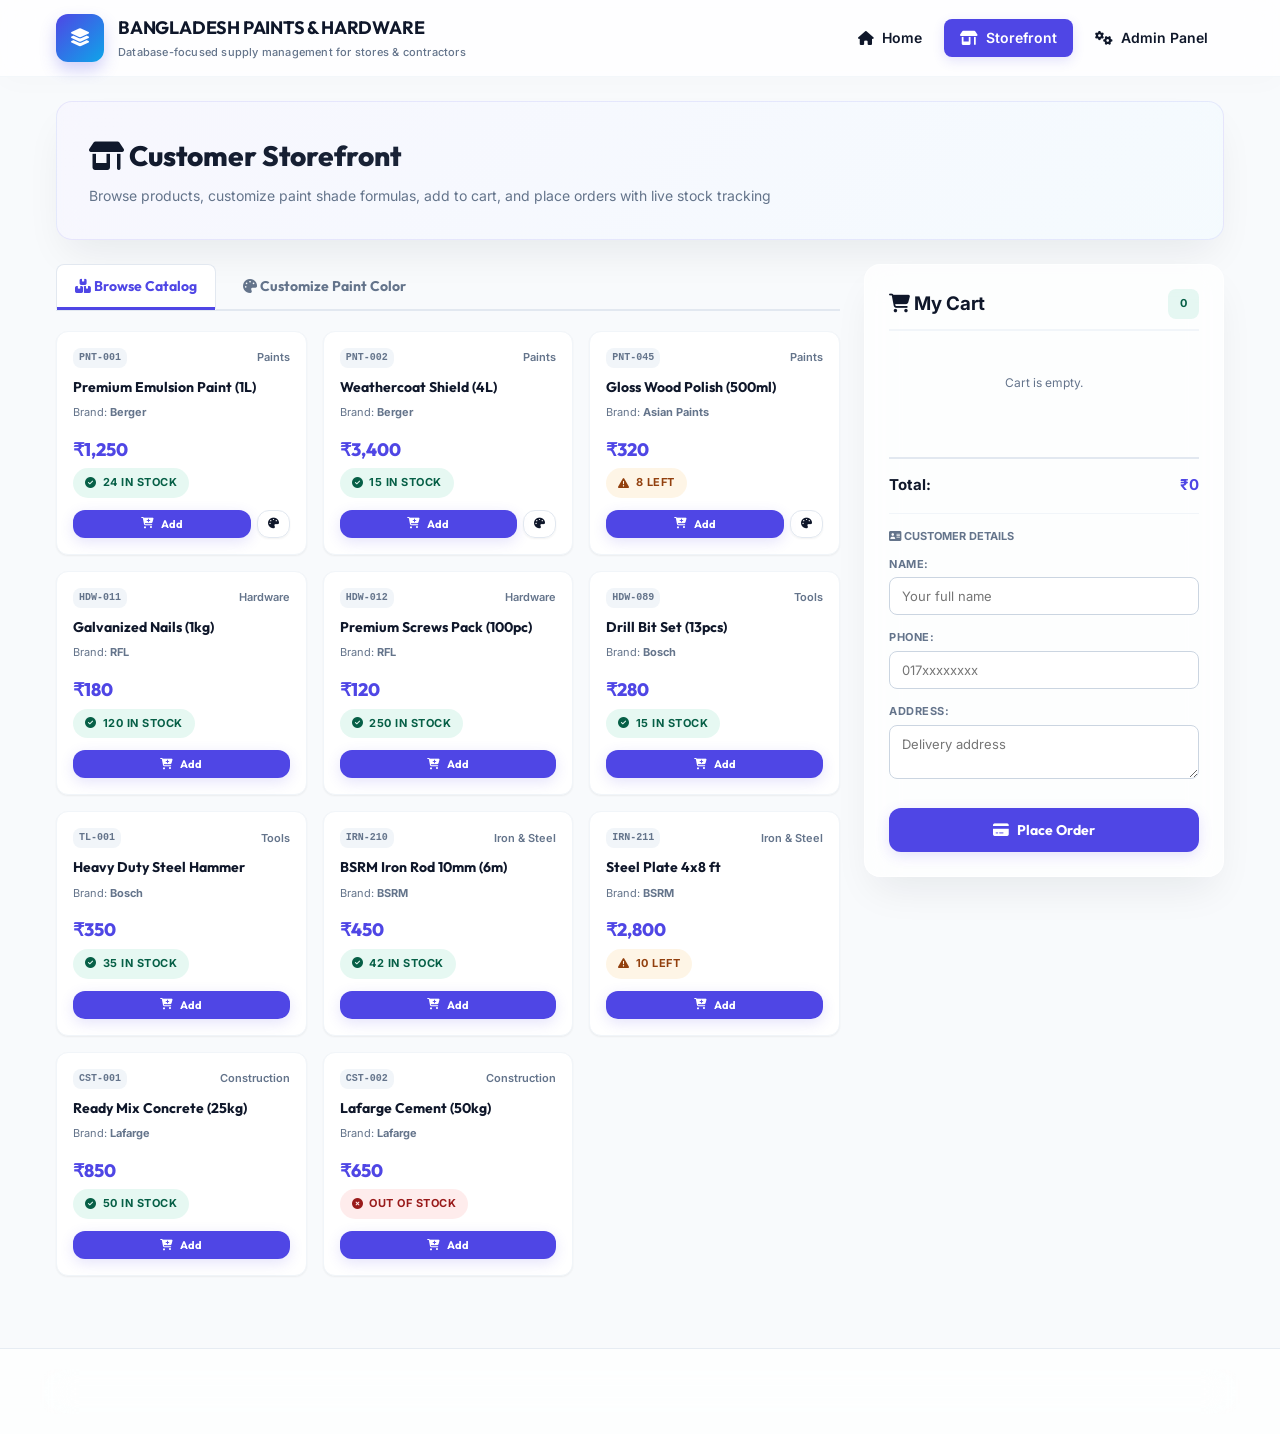
==== customer.html @ e174f69f "modified homepage with customer & admin" ====
<!doctype html>
<html lang="en">
<head>
  <meta charset="utf-8" />
  <meta name="viewport" content="width=device-width,initial-scale=1" />
  <title>Customer Portal — BANGLADESH PAINTS & HARDWARE</title>
  <link rel="stylesheet" href="https://cdnjs.cloudflare.com/ajax/libs/font-awesome/6.4.0/css/all.min.css">
  <link rel="stylesheet" href="styles.css">
</head>
<body>
  <header class="site-header">
    <div class="container header-row">
      <div class="brand">
        <div class="logo"><i class="fa-solid fa-layer-group"></i></div>
        <div>
          <h1>BANGLADESH PAINTS & HARDWARE</h1>
          <p class="tagline">Database-focused supply management for stores & contractors</p>
        </div>
      </div>
      <nav class="top-nav">
        <a href="index.html"><i class="fa-solid fa-house"></i> Home</a>
        <a href="customer.html" class="active"><i class="fa-solid fa-shop"></i> Storefront</a>
        <a href="products.html"><i class="fa-solid fa-gears"></i> Admin Panel</a>
      </nav>
    </div>
  </header>

  <main class="container">
    <section class="page-hero card">
      <h2><i class="fa-solid fa-shop" style="color: var(--primary);"></i> Customer Storefront</h2>
      <p>Browse products, customize paint shade formulas, add to cart, and place orders with live stock tracking</p>
    </section>

    <div class="store-layout">
      <div>
        <!-- Tabs -->
        <div class="portal-tabs">
          <div class="portal-tab active" id="tab-catalog" onclick="switchTab('catalog')"><i class="fa-solid fa-boxes-stacked"></i> Browse Catalog</div>
          <div class="portal-tab" id="tab-customizer" onclick="switchTab('customizer')"><i class="fa-solid fa-palette"></i> Customize Paint Color</div>
        </div>

        <!-- Catalog Tab -->
        <div id="content-catalog">
          <div class="catalog-grid" id="catalogList"></div>
        </div>

        <!-- Customizer Tab -->
        <div id="content-customizer" style="display:none;">
          <div class="customizer-box card">
            <h3 style="margin-bottom:12px;"><i class="fa-solid fa-brush"></i> Paint Color Formula Lab</h3>
            <p style="font-size:13px;color:var(--text-muted);margin-bottom:16px;">Pick a shade, select a product base, and add your custom mixed paint to the cart.</p>
            <div class="customizer-grid">
              <div>
                <div class="form-group">
                  <label>Search 105 Shades:</label>
                  <input type="text" id="shadeSearch" placeholder="Type shade name..." class="form-control" oninput="filterShades()"/>
                </div>
                <div class="form-group">
                  <label>Category:</label>
                  <select id="shadeCategory" class="form-control" onchange="filterShades()">
                    <option value="">All (105 total)</option>
                    <option value="Synthetic">Synthetic</option>
                    <option value="Acrylic">Acrylic</option>
                    <option value="Coat">Protective Coat</option>
                    <option value="Steel">Steel Metallic</option>
                  </select>
                </div>
                <div class="shade-selector-list" id="shadesContainer"></div>
              </div>
              <div>
                <div class="form-group">
                  <label>Selected Color:</label>
                  <div id="colorPreview" style="height:55px;border-radius:var(--radius-md);border:2px solid #fff;box-shadow:var(--shadow-md);background:#cbd5e1;display:flex;align-items:center;justify-content:center;color:#fff;font-weight:bold;text-shadow:0 1px 4px rgba(0,0,0,0.5);font-size:13px;">No Color Selected</div>
                </div>
                <div class="form-group">
                  <label>Base Product:</label>
                  <select id="customProduct" class="form-control"></select>
                </div>
                <div class="form-group">
                  <label>Quantity:</label>
                  <input type="number" id="customQty" class="form-control" min="1" value="1"/>
                </div>
                <button class="cta primary" style="width:100%;margin-top:8px;" onclick="addCustomToCart()"><i class="fa-solid fa-cart-plus"></i> Add Custom Paint to Cart</button>
              </div>
            </div>
          </div>
        </div>
      </div>

      <!-- Cart Drawer -->
      <div class="cart-drawer card">
        <h3 style="margin-bottom:12px;border-bottom:2px solid #f1f5f9;padding-bottom:10px;display:flex;justify-content:space-between;align-items:center;">
          <span><i class="fa-solid fa-cart-shopping"></i> My Cart</span>
          <span class="badge healthy" style="border-radius:var(--radius-sm);" id="cartCount">0</span>
        </h3>
        <div id="cartItems" style="min-height:100px;max-height:220px;overflow-y:auto;">
          <p style="color:var(--text-muted);font-size:12px;text-align:center;margin-top:30px;">Cart is empty.</p>
        </div>
        <div class="cart-total-row">
          <span>Total:</span>
          <span id="cartTotal" style="color:var(--primary);">₹0</span>
        </div>
        <div style="margin-top:16px;border-top:1px solid #f1f5f9;padding-top:14px;">
          <h4 style="font-size:11px;text-transform:uppercase;color:var(--text-muted);margin-bottom:10px;"><i class="fa-solid fa-address-card"></i> Customer Details</h4>
          <div class="form-group"><label>Name:</label><input type="text" id="billName" class="form-control" placeholder="Your full name"/></div>
          <div class="form-group"><label>Phone:</label><input type="text" id="billPhone" class="form-control" placeholder="017xxxxxxxx"/></div>
          <div class="form-group"><label>Address:</label><textarea id="billAddress" class="form-control" rows="2" placeholder="Delivery address"></textarea></div>
          <button class="cta primary" style="width:100%;margin-top:8px;" onclick="checkout()"><i class="fa-solid fa-credit-card"></i> Place Order</button>
        </div>
      </div>
    </div>
  </main>

  <!-- Success Modal -->
  <div class="success-modal-overlay" id="successModal">
    <div class="success-modal">
      <div style="font-size:48px;color:var(--success);margin-bottom:16px;"><i class="fa-solid fa-circle-check"></i></div>
      <h3 style="font-family:var(--font-heading);font-size:20px;margin-bottom:8px;">Order Placed Successfully!</h3>
      <p style="font-size:14px;color:var(--text-muted);margin-bottom:16px;" id="successMsg"></p>
      <div style="background:#f8fafc;border:1px solid #f1f5f9;border-radius:var(--radius-md);padding:12px;margin-bottom:20px;text-align:left;font-size:12px;">
        <strong style="display:block;margin-bottom:4px;">DB Triggers Fired:</strong>
        <span style="color:var(--text-muted);">• INSERT INTO orders, order_items<br>• UPDATE products SET stock = stock - qty<br>• INSERT INTO inventory_logs</span>
      </div>
      <button class="cta primary" onclick="document.getElementById('successModal').style.display='none'">Continue Shopping</button>
    </div>
  </div>

  <footer class="site-footer">
    <div class="container footer-row card">
      <div>© <span id="year"></span> BANGLADESH PAINTS & HARDWARE</div>
      <div class="footer-links"><i class="fa-solid fa-shield-halved"></i> Customer ordering portal</div>
    </div>
  </footer>

  <script>
    document.getElementById('year').textContent = new Date().getFullYear();

    // ======= INLINE DATA (No external .js) =======
    const products = [
      { id:"PNT-001", name:"Premium Emulsion Paint (1L)", category:"Paints", brand:"Berger", price:1250, stock:24 },
      { id:"PNT-002", name:"Weathercoat Shield (4L)", category:"Paints", brand:"Berger", price:3400, stock:15 },
      { id:"PNT-045", name:"Gloss Wood Polish (500ml)", category:"Paints", brand:"Asian Paints", price:320, stock:8 },
      { id:"HDW-011", name:"Galvanized Nails (1kg)", category:"Hardware", brand:"RFL", price:180, stock:120 },
      { id:"HDW-012", name:"Premium Screws Pack (100pc)", category:"Hardware", brand:"RFL", price:120, stock:250 },
      { id:"HDW-089", name:"Drill Bit Set (13pcs)", category:"Tools", brand:"Bosch", price:280, stock:15 },
      { id:"TL-001", name:"Heavy Duty Steel Hammer", category:"Tools", brand:"Bosch", price:350, stock:35 },
      { id:"IRN-210", name:"BSRM Iron Rod 10mm (6m)", category:"Iron & Steel", brand:"BSRM", price:450, stock:42 },
      { id:"IRN-211", name:"Steel Plate 4x8 ft", category:"Iron & Steel", brand:"BSRM", price:2800, stock:10 },
      { id:"CST-001", name:"Ready Mix Concrete (25kg)", category:"Construction", brand:"Lafarge", price:850, stock:50 },
      { id:"CST-002", name:"Lafarge Cement (50kg)", category:"Construction", brand:"Lafarge", price:650, stock:0 }
    ];

    // Generate 105 shades inline
    function buildShades(){
      const adj=["Royal","Cyber","Rustic","Emerald","Arctic","Sunset","Tuscan","Ocean","Desert","Forest","Rose","Sandalwood","Midnight","Polar","Electric","Velvet","Vintage","Solar","Pacific","Mountain","Breeze","Autumn","Spring","Lagoon","Glacier","Cosmic","Sahara","Jungle","Safari","Nebula"];
      const tone=["Mist","Blaze","Dust","Shadow","Glow","Frost","Shield","Breeze","Haze","Beam","Pulse","Storm","Drift","Aura","Peak","Dawn","Twilight","Wave","Shell","Petal"];
      const cats=["Synthetic","Acrylic","Coat"];
      const base=[
        {id:"SH-001",name:"Crimson Blaze",code:"CB-001",category:"Acrylic",rgb:"rgb(244,63,94)",mix:"Red 40%+Yellow 15%+White 45%",finish:"Matte"},
        {id:"SH-002",name:"Sunset Gold",code:"SG-002",category:"Acrylic",rgb:"rgb(245,158,11)",mix:"Yellow 60%+Red 15%+White 25%",finish:"Semi-Gloss"},
        {id:"SH-003",name:"Mint Leaf",code:"ML-003",category:"Acrylic",rgb:"rgb(16,185,129)",mix:"Green 50%+Yellow 20%+White 30%",finish:"Satin"},
        {id:"SH-004",name:"Ocean Deep",code:"OD-004",category:"Acrylic",rgb:"rgb(59,130,246)",mix:"Blue 70%+Black 15%+White 15%",finish:"Glossy"}
      ];
      let id=5;
      for(let i=0;i<91;i++){
        const c=cats[i%3];
        const a=adj[(i*3)%adj.length], t=tone[(i*7)%tone.length];
        let r=50+((i*17)%180),g=50+((i*31)%180),b=50+((i*47)%180);
        if(a==="Forest"||a==="Emerald"){r=20;g=140+(i%60);b=60;}
        if(a==="Sunset"||a==="Solar"){r=180+(i%70);g=80+(i%80);b=20;}
        if(a==="Ocean"||a==="Midnight"){r=10;g=80+(i%60);b=180+(i%70);}
        if(a==="Arctic"||a==="Polar"){r=200+(i%50);g=220+(i%30);b=240;}
        let f=c==="Synthetic"?"High Gloss":c==="Coat"?"Protective Coat":(i%2===0?"Satin":"Eggshell");
        base.push({id:"SH-"+String(id).padStart(3,"0"),name:a+" "+t,code:a.substring(0,2).toUpperCase()+"-"+(100+id),category:c,rgb:`rgb(${r},${g},${b})`,mix:c+" Base 70%+Pigment 20%+Binder 10%",finish:f});
        id++;
      }
      // 10 Steel shades
      const steel=[
        {id:"SH-091",name:"Industrial Steel",code:"IS-901",category:"Steel",rgb:"rgb(112,128,144)",mix:"Silver 75%+Black 15%+Blue 10%",finish:"Metallic"},
        {id:"SH-092",name:"Galvanized Gray",code:"GG-902",category:"Steel",rgb:"rgb(142,145,143)",mix:"Zinc 80%+Black 12%+Yellow 8%",finish:"Matte Metallic"},
        {id:"SH-093",name:"Brushed Chrome",code:"BC-903",category:"Steel",rgb:"rgb(192,192,192)",mix:"Silver 85%+White 10%+Black 5%",finish:"Satin Metallic"},
        {id:"SH-094",name:"Gunmetal Blue",code:"GB-904",category:"Steel",rgb:"rgb(69,85,96)",mix:"Blue 60%+Black 30%+White 10%",finish:"Glossy Metallic"},
        {id:"SH-095",name:"Rusty Iron",code:"RI-905",category:"Steel",rgb:"rgb(183,115,87)",mix:"Red Oxide 50%+Brown 30%+Yellow 20%",finish:"Textured"},
        {id:"SH-096",name:"Copper Glow",code:"CG-906",category:"Steel",rgb:"rgb(184,115,51)",mix:"Gold 65%+Red 25%+Yellow 10%",finish:"Semi-Gloss Metallic"},
        {id:"SH-097",name:"Antique Bronze",code:"AB-907",category:"Steel",rgb:"rgb(102,93,76)",mix:"Yellow 45%+Brown 35%+Black 20%",finish:"Matte Bronze"},
        {id:"SH-098",name:"Titanium Silver",code:"TS-908",category:"Steel",rgb:"rgb(168,175,175)",mix:"Silver 90%+White 5%+Black 5%",finish:"High Gloss"},
        {id:"SH-099",name:"Carbon Black Metallic",code:"CB-909",category:"Steel",rgb:"rgb(43,44,46)",mix:"Black 85%+Silver 15%",finish:"Satin Metallic"},
        {id:"SH-100",name:"Stainless Steel",code:"SS-910",category:"Steel",rgb:"rgb(219,222,224)",mix:"Silver 80%+Blue 10%+White 10%",finish:"High Gloss Metallic"}
      ];
      return base.concat(steel);
    }

    const allShades = buildShades();
    let selectedShade = null;
    let cart = [];

    // Init
    renderCatalog();
    loadShadeList();
    loadPaintProducts();

    function switchTab(tab){
      document.getElementById('tab-catalog').classList.toggle('active',tab==='catalog');
      document.getElementById('tab-customizer').classList.toggle('active',tab==='customizer');
      document.getElementById('content-catalog').style.display=tab==='catalog'?'block':'none';
      document.getElementById('content-customizer').style.display=tab==='customizer'?'block':'none';
    }

    function renderCatalog(){
      const el=document.getElementById('catalogList');el.innerHTML='';
      products.forEach(p=>{
        const badge=p.stock>10?`<span class="badge in-stock"><i class="fa-solid fa-circle-check"></i> ${p.stock} in stock</span>`:p.stock>0?`<span class="badge low-stock"><i class="fa-solid fa-triangle-exclamation"></i> ${p.stock} left</span>`:`<span class="badge out-stock"><i class="fa-solid fa-circle-xmark"></i> Out of stock</span>`;
        const isPaint=p.category==="Paints";
        const card=document.createElement('div');card.className='catalog-card';
        card.innerHTML=`<div>
          <div style="display:flex;justify-content:space-between;align-items:center;margin-bottom:8px;"><span class="p-badge" style="font-size:10px;padding:2px 6px;">${p.id}</span><span style="font-size:11px;color:var(--text-muted);font-weight:600;">${p.category}</span></div>
          <strong class="p-title" style="font-size:14px;display:block;margin-bottom:6px;">${p.name}</strong>
          <div style="font-size:11px;color:var(--text-muted);margin-bottom:10px;">Brand: <strong>${p.brand}</strong></div>
        </div><div>
          <div class="p-price" style="font-size:18px;margin:4px 0;">₹${p.price.toLocaleString()}</div>
          <div style="margin-bottom:12px;">${badge}</div>
          <div style="display:flex;gap:6px;">
            <button class="cta primary" style="flex:1;padding:6px 10px;font-size:11px;" ${p.stock===0?'disabled':''} onclick="addToCart('${p.id}')"><i class="fa-solid fa-cart-plus"></i> Add</button>
            ${isPaint?`<button class="cta ghost" style="padding:6px 10px;font-size:11px;" onclick="switchTab('customizer')"><i class="fa-solid fa-palette"></i></button>`:''}
          </div>
        </div>`;
        el.appendChild(card);
      });
    }

    function loadPaintProducts(){
      const sel=document.getElementById('customProduct');sel.innerHTML='';
      products.filter(p=>p.category==="Paints").forEach(p=>{
        sel.innerHTML+=`<option value="${p.id}">${p.name} — ₹${p.price}</option>`;
      });
    }

    function loadShadeList(){
      const c=document.getElementById('shadesContainer');c.innerHTML='';
      allShades.forEach((s,i)=>{
        const d=document.createElement('div');d.className='shade-select-item';d.id='si-'+s.id;
        d.onclick=()=>pickShade(s);
        d.innerHTML=`<div style="width:20px;height:20px;border-radius:50%;background:${s.rgb};border:1px solid rgba(0,0,0,0.1);flex-shrink:0;"></div><div style="flex:1;"><strong style="font-size:12px;">${s.name}</strong><span style="font-size:10px;color:var(--text-muted);display:block;">${s.code} • ${s.category}</span></div>`;
        c.appendChild(d);
        if(i===0) pickShade(s);
      });
    }

    function pickShade(s){
      selectedShade=s;
      document.querySelectorAll('.shade-select-item').forEach(el=>el.classList.remove('selected'));
      const el=document.getElementById('si-'+s.id);if(el)el.classList.add('selected');
      document.getElementById('colorPreview').style.background=s.rgb;
      document.getElementById('colorPreview').textContent=s.name+' ('+s.code+')';
    }

    function filterShades(){
      const q=document.getElementById('shadeSearch').value.toLowerCase();
      const cat=document.getElementById('shadeCategory').value;
      const c=document.getElementById('shadesContainer');c.innerHTML='';
      allShades.filter(s=>{
        return(!q||s.name.toLowerCase().includes(q)||s.code.toLowerCase().includes(q))&&(!cat||s.category===cat);
      }).forEach(s=>{
        const d=document.createElement('div');d.className='shade-select-item'+(selectedShade&&selectedShade.id===s.id?' selected':'');d.id='si-'+s.id;
        d.onclick=()=>pickShade(s);
        d.innerHTML=`<div style="width:20px;height:20px;border-radius:50%;background:${s.rgb};border:1px solid rgba(0,0,0,0.1);flex-shrink:0;"></div><div style="flex:1;"><strong style="font-size:12px;">${s.name}</strong><span style="font-size:10px;color:var(--text-muted);display:block;">${s.code} • ${s.category}</span></div>`;
        c.appendChild(d);
      });
    }

    function addToCart(pid){
      const p=products.find(x=>x.id===pid);if(!p||p.stock<=0)return;
      const ci=cart.findIndex(x=>x.id===pid&&!x.shade);
      const curQty=ci>-1?cart[ci].qty:0;
      if(p.stock<curQty+1){alert('Max stock reached.');return;}
      if(ci>-1){cart[ci].qty++;}else{cart.push({id:pid,name:p.name,price:p.price,qty:1,shade:null});}
      renderCart();
    }

    function addCustomToCart(){
      if(!selectedShade){alert('Select a shade first.');return;}
      const pid=document.getElementById('customProduct').value;
      const qty=parseInt(document.getElementById('customQty').value)||1;
      const p=products.find(x=>x.id===pid);if(!p)return;
      if(p.stock<qty){alert('Only '+p.stock+' units available.');return;}
      const label=selectedShade.name;
      const ci=cart.findIndex(x=>x.id===pid&&x.shade===label);
      const curQty=ci>-1?cart[ci].qty:0;
      if(p.stock<curQty+qty){alert('Insufficient stock.');return;}
      if(ci>-1){cart[ci].qty+=qty;}else{cart.push({id:pid,name:p.name+' ['+label+']',price:p.price,qty:qty,shade:label});}
      renderCart();
      alert('Added '+label+' custom paint to cart!');
    }

    function removeItem(i){cart.splice(i,1);renderCart();}

    function renderCart(){
      const el=document.getElementById('cartItems');el.innerHTML='';
      if(cart.length===0){el.innerHTML='<p style="color:var(--text-muted);font-size:12px;text-align:center;margin-top:30px;">Cart is empty.</p>';document.getElementById('cartTotal').textContent='₹0';document.getElementById('cartCount').textContent='0';return;}
      let total=0,count=0;
      cart.forEach((item,i)=>{
        const cost=item.price*item.qty;total+=cost;count+=item.qty;
        const d=document.createElement('div');d.className='cart-item';
        d.innerHTML=`<div style="flex:1;padding-right:10px;"><div class="cart-item-title">${item.name}</div>${item.shade?`<div class="cart-item-desc"><i class="fa-solid fa-palette"></i> Custom: ${item.shade}</div>`:''}<div class="cart-item-desc">Qty: <strong>${item.qty}</strong> × ₹${item.price.toLocaleString()}</div></div><div style="text-align:right;min-width:70px;"><div style="font-weight:700;">₹${cost.toLocaleString()}</div><a href="javascript:void(0)" onclick="removeItem(${i})" style="color:var(--danger-text);font-size:11px;text-decoration:none;"><i class="fa-solid fa-trash-can"></i></a></div>`;
        el.appendChild(d);
      });
      document.getElementById('cartTotal').textContent='₹'+total.toLocaleString();
      document.getElementById('cartCount').textContent=count;
    }

    function checkout(){
      if(cart.length===0){alert('Cart is empty.');return;}
      const n=document.getElementById('billName').value.trim();
      const ph=document.getElementById('billPhone').value.trim();
      const ad=document.getElementById('billAddress').value.trim();
      if(!n||!ph||!ad){alert('Fill in all customer details.');return;}
      // Deduct stock
      let total=0;
      for(const item of cart){
        const p=products.find(x=>x.id===item.id);
        if(!p||p.stock<item.qty){alert('Insufficient stock for '+item.name);return;}
        p.stock-=item.qty;
        total+=item.price*item.qty;
      }
      document.getElementById('successMsg').innerHTML='Total: <strong>₹'+total.toLocaleString()+'</strong><br>Customer: <strong>'+n+'</strong> ('+ph+')';
      document.getElementById('successModal').style.display='flex';
      cart=[];renderCart();renderCatalog();
      document.getElementById('billName').value='';document.getElementById('billPhone').value='';document.getElementById('billAddress').value='';
    }
  </script>
</body>
</html>
---- styles.css ----
@import url('https://fonts.googleapis.com/css2?family=Outfit:wght@400;500;600;700;800&family=Inter:wght@300;400;500;600;700&display=swap');

:root {
  --font-heading: 'Outfit', -apple-system, BlinkMacSystemFont, "Segoe UI", Roboto, sans-serif;
  --font-body: 'Inter', -apple-system, BlinkMacSystemFont, "Segoe UI", Roboto, sans-serif;

  /* Colors */
  --primary: #4f46e5;
  --primary-glow: rgba(79, 70, 229, 0.15);
  --primary-dark: #3730a3;
  --secondary: #0ea5e9;
  --secondary-glow: rgba(14, 165, 233, 0.15);
  
  --bg: #f8fafc;
  --bg-gradient: linear-gradient(135deg, #f1f5f9 0%, #e2e8f0 100%);
  --card: rgba(255, 255, 255, 0.75);
  --card-border: rgba(255, 255, 255, 0.6);
  --text-main: #0f172a;
  --text-muted: #64748b;
  
  /* Semantic */
  --success: #10b981;
  --success-bg: rgba(16, 185, 129, 0.1);
  --success-text: #065f46;
  
  --warning: #f59e0b;
  --warning-bg: rgba(245, 158, 11, 0.1);
  --warning-text: #92400e;
  
  --danger: #ef4444;
  --danger-bg: rgba(239, 68, 68, 0.1);
  --danger-text: #991b1b;
  
  /* Border Radius */
  --radius-lg: 16px;
  --radius-md: 12px;
  --radius-sm: 8px;
  
  /* Shadows */
  --shadow-sm: 0 1px 3px rgba(0,0,0,0.02), 0 1px 2px rgba(0,0,0,0.04);
  --shadow-md: 0 4px 6px -1px rgba(0, 0, 0, 0.03), 0 2px 4px -2px rgba(0, 0, 0, 0.03);
  --shadow-lg: 0 10px 25px -5px rgba(0,0,0,0.05), 0 8px 10px -6px rgba(0,0,0,0.03);
  --shadow-xl: 0 20px 40px -10px rgba(15, 23, 42, 0.08);
  
  /* Gradients */
  --gradient-warm: linear-gradient(135deg, #f43f5e, #f97316);
  --gradient-cool: linear-gradient(135deg, #3b82f6, #8b5cf6);
  --gradient-nature: linear-gradient(135deg, #10b981, #f59e0b);
  --gradient-dark: linear-gradient(135deg, #1e293b, #0f172a);
}

* {
  box-sizing: border-box;
  margin: 0;
  padding: 0;
  transition: background-color 0.2s, border-color 0.2s, box-shadow 0.2s;
}

body {
  font-family: var(--font-body);
  background: var(--bg);
  background-attachment: fixed;
  color: var(--text-main);
  line-height: 1.6;
  overflow-x: hidden;
}

/* Custom Scrollbar */
::-webkit-scrollbar {
  width: 10px;
}
::-webkit-scrollbar-track {
  background: #f1f5f9;
}
::-webkit-scrollbar-thumb {
  background: #cbd5e1;
  border-radius: 5px;
}
::-webkit-scrollbar-thumb:hover {
  background: #94a3b8;
}

/* Layout container */
.container {
  max-width: 1200px;
  margin: 0 auto;
  padding: 24px 16px;
}

/* Modern Sticky Header */
.site-header {
  position: sticky;
  top: 0;
  z-index: 100;
  background: rgba(255, 255, 255, 0.8);
  backdrop-filter: blur(16px);
  border-bottom: 1px solid rgba(241, 245, 249, 0.8);
  box-shadow: 0 4px 30px rgba(0, 0, 0, 0.02);
}

.header-row {
  display: flex;
  align-items: center;
  justify-content: space-between;
  padding: 14px 16px;
  max-width: 1200px;
  margin: 0 auto;
}

.brand {
  display: flex;
  gap: 14px;
  align-items: center;
}

.logo {
  width: 48px;
  height: 48px;
  border-radius: var(--radius-md);
  background: linear-gradient(135deg, var(--primary), var(--secondary));
  display: flex;
  align-items: center;
  justify-content: center;
  color: #fff;
  font-family: var(--font-heading);
  font-weight: 800;
  font-size: 18px;
  box-shadow: 0 8px 16px rgba(79, 70, 229, 0.25);
  letter-spacing: -0.5px;
}

.brand h1 {
  font-family: var(--font-heading);
  font-size: 18px;
  font-weight: 700;
  color: var(--text-main);
  letter-spacing: -0.2px;
}

.tagline {
  font-size: 11px;
  color: var(--text-muted);
  font-weight: 500;
  margin-top: 1px;
  letter-spacing: 0.2px;
}

.top-nav {
  display: flex;
  gap: 6px;
}

.top-nav a {
  color: var(--text-main);
  text-decoration: none;
  font-weight: 600;
  font-size: 14px;
  padding: 8px 16px;
  border-radius: var(--radius-sm);
  transition: all 0.2s cubic-bezier(0.4, 0, 0.2, 1);
  display: flex;
  align-items: center;
  gap: 8px;
}

.top-nav a:hover {
  background: rgba(79, 70, 229, 0.08);
  color: var(--primary);
}

.top-nav a.active, .top-nav a[href="index.html"].active {
  background: var(--primary);
  color: #fff;
  box-shadow: 0 4px 12px var(--primary-glow);
}

/* Glass Cards */
.card {
  background: var(--card);
  backdrop-filter: blur(16px);
  -webkit-backdrop-filter: blur(16px);
  border-radius: var(--radius-lg);
  padding: 24px;
  box-shadow: var(--shadow-xl);
  border: 1px solid var(--card-border);
  position: relative;
  overflow: hidden;
  margin-bottom: 24px;
}

/* Hero Section */
.hero {
  display: grid;
  grid-template-columns: 1.1fr 0.9fr;
  gap: 40px;
  align-items: center;
  padding: 40px;
  background: radial-gradient(circle at 90% 10%, rgba(14, 165, 233, 0.05), transparent 40%),
              radial-gradient(circle at 10% 90%, rgba(79, 70, 229, 0.05), transparent 40%),
              var(--card);
}

.hero-visual {
  position: relative;
  border-radius: var(--radius-lg);
  overflow: hidden;
  box-shadow: var(--shadow-xl);
  aspect-ratio: 4/3;
  display: flex;
  align-items: center;
  justify-content: center;
}

.hero-image {
  width: 100%;
  height: 100%;
  object-fit: cover;
  border-radius: var(--radius-lg);
}

.hero-decoration {
  position: absolute;
  inset: 0;
  pointer-events: none;
  z-index: 0;
}

.deco-blob {
  position: absolute;
  width: 250px;
  height: 250px;
  border-radius: 50%;
  filter: blur(80px);
  opacity: 0.12;
  animation: blobFloat 12s ease-in-out infinite alternate;
}

@keyframes blobFloat {
  0% { transform: translate(0, 0) scale(1); }
  50% { transform: translate(40px, -40px) scale(1.15); }
  100% { transform: translate(-20px, 20px) scale(0.9); }
}

.hero-content {
  z-index: 1;
}

.hero-content h2 {
  font-family: var(--font-heading);
  font-size: 38px;
  font-weight: 800;
  line-height: 1.2;
  margin-bottom: 16px;
  background: linear-gradient(135deg, var(--text-main), #475569);
  -webkit-background-clip: text;
  -webkit-text-fill-color: transparent;
  letter-spacing: -1px;
}

.hero-content p {
  font-size: 16px;
  color: var(--text-muted);
  margin-bottom: 24px;
}

.hero-actions {
  display: flex;
  gap: 12px;
  margin-bottom: 24px;
}

/* Call to Actions */
.cta {
  display: inline-flex;
  align-items: center;
  justify-content: center;
  gap: 8px;
  padding: 12px 24px;
  border-radius: var(--radius-md);
  text-decoration: none;
  font-weight: 700;
  font-family: var(--font-heading);
  font-size: 14px;
  cursor: pointer;
  border: 1px solid transparent;
  transition: all 0.2s cubic-bezier(0.4, 0, 0.2, 1);
}

.cta.primary {
  background: var(--primary);
  color: #fff;
  box-shadow: 0 4px 14px var(--primary-glow);
}

.cta.primary:hover {
  background: var(--primary-dark);
  box-shadow: 0 6px 20px rgba(79, 70, 229, 0.3);
  transform: translateY(-2px);
}

.cta.ghost {
  background: rgba(255, 255, 255, 0.6);
  border: 1px solid #e2e8f0;
  color: var(--text-main);
  box-shadow: var(--shadow-sm);
}

.cta.ghost:hover {
  background: #f1f5f9;
  border-color: #cbd5e1;
  color: var(--primary);
  transform: translateY(-2px);
}

.cta.large {
  padding: 16px 32px;
  font-size: 16px;
}

/* Swatches */
.swatch-row {
  display: flex;
  gap: 16px;
  margin-top: 16px;
}

.swatch {
  width: 50px;
  height: 50px;
  border-radius: var(--radius-md);
  border: 3px solid #fff;
  box-shadow: var(--shadow-lg);
  display: flex;
  align-items: center;
  justify-content: center;
  cursor: pointer;
  position: relative;
  transition: all 0.25s cubic-bezier(0.34, 1.56, 0.64, 1);
}

.swatch span {
  position: absolute;
  bottom: -22px;
  font-size: 10px;
  font-weight: 700;
  color: var(--text-muted);
  opacity: 0.9;
}

.swatch:hover {
  transform: scale(1.15) translateY(-4px);
  box-shadow: 0 12px 20px rgba(0,0,0,0.12);
}

/* Stats Bar dashboard */
.stats-bar {
  display: grid;
  grid-template-columns: repeat(4, 1fr);
  gap: 20px;
  margin: 32px 0;
  padding: 28px;
  background: linear-gradient(135deg, rgba(79, 70, 229, 0.03), rgba(14, 165, 233, 0.03));
  border-radius: var(--radius-lg);
  border: 1px solid rgba(79, 70, 229, 0.08);
}

.stat-item {
  text-align: center;
  padding: 12px;
  position: relative;
}

.stat-item:not(:last-child)::after {
  content: '';
  position: absolute;
  right: -10px;
  top: 25%;
  height: 50%;
  width: 1px;
  background: rgba(226, 232, 240, 0.8);
}

.stat-number {
  font-family: var(--font-heading);
  font-size: 32px;
  font-weight: 800;
  color: var(--primary);
  background: var(--gradient-cool);
  -webkit-background-clip: text;
  -webkit-text-fill-color: transparent;
  line-height: 1.1;
}

.stat-label {
  color: var(--text-muted);
  font-size: 12px;
  font-weight: 600;
  margin-top: 6px;
  text-transform: uppercase;
  letter-spacing: 0.5px;
}

/* Feature grid */
.features h3, .products h3, .paint-gallery h3, .reports h3, .contact h3 {
  font-family: var(--font-heading);
  font-size: 22px;
  font-weight: 700;
  margin-bottom: 20px;
  display: flex;
  align-items: center;
  gap: 10px;
}

.grid {
  display: grid;
  grid-template-columns: repeat(auto-fit, minmax(280px, 1fr));
  gap: 20px;
  margin-bottom: 24px;
}

.feature-card {
  padding: 24px;
  border-radius: var(--radius-lg);
  background: rgba(255, 255, 255, 0.65);
  border: 1px solid rgba(226, 232, 240, 0.8);
  transition: all 0.3s cubic-bezier(0.4, 0, 0.2, 1);
}

.feature-card h4 {
  font-family: var(--font-heading);
  font-size: 18px;
  font-weight: 700;
  margin-bottom: 10px;
  color: var(--text-main);
  display: flex;
  align-items: center;
  gap: 8px;
}

.feature-card p {
  color: var(--text-muted);
  font-size: 14px;
  line-height: 1.5;
}

.feature-card:hover {
  transform: translateY(-6px);
  background: #ffffff;
  border-color: rgba(79, 70, 229, 0.2);
  box-shadow: var(--shadow-xl);
}

/* Paint Gallery */
.paint-gallery {
  padding: 28px;
}

.shade-grid {
  display: grid;
  grid-template-columns: repeat(auto-fit, minmax(180px, 1fr));
  gap: 20px;
}

.shade-card {
  border-radius: var(--radius-md);
  overflow: hidden;
  background: #fff;
  border: 1px solid #f1f5f9;
  box-shadow: var(--shadow-md);
  transition: all 0.3s cubic-bezier(0.4, 0, 0.2, 1);
}

.shade-card:hover {
  transform: translateY(-8px);
  box-shadow: var(--shadow-xl);
}

.shade-swatch {
  width: 100%;
  height: 120px;
  position: relative;
}

.shade-swatch::after {
  content: '';
  position: absolute;
  inset: 0;
  background: linear-gradient(180deg, rgba(255,255,255,0.15) 0%, transparent 50%, rgba(0,0,0,0.05) 100%);
}

.shade-info {
  padding: 16px;
}

.shade-info strong {
  display: block;
  font-family: var(--font-heading);
  font-size: 15px;
  color: var(--text-main);
  margin-bottom: 4px;
}

.shade-info p {
  font-size: 11px;
  color: var(--text-muted);
  font-family: monospace;
  font-weight: bold;
}

/* Products grid preview */
.product-grid {
  display: grid;
  grid-template-columns: repeat(auto-fit, minmax(280px, 1fr));
  gap: 20px;
}

.product-card {
  background: #ffffff;
  padding: 20px;
  border-radius: var(--radius-md);
  border: 1px solid #f1f5f9;
  box-shadow: var(--shadow-md);
  transition: all 0.25s cubic-bezier(0.4, 0, 0.2, 1);
}

.product-card:hover {
  transform: translateY(-6px);
  box-shadow: var(--shadow-xl);
  border-color: rgba(79, 70, 229, 0.15);
}

.product-head {
  display: flex;
  justify-content: space-between;
  align-items: flex-start;
  margin-bottom: 12px;
}

.p-title {
  font-family: var(--font-heading);
  font-weight: 700;
  font-size: 16px;
  color: var(--text-main);
}

.p-badge {
  background: #f1f5f9;
  color: var(--text-muted);
  padding: 4px 8px;
  border-radius: var(--radius-sm);
  font-size: 11px;
  font-family: monospace;
  font-weight: bold;
}

.p-meta {
  font-size: 13px;
  color: var(--text-muted);
  margin-bottom: 12px;
}

.p-price {
  font-family: var(--font-heading);
  font-size: 20px;
  font-weight: 800;
  color: var(--primary);
  margin-bottom: 12px;
}

.color-swatches {
  display: flex;
  gap: 6px;
}

.color {
  width: 24px;
  height: 24px;
  border-radius: 50%;
  border: 2px solid #fff;
  box-shadow: var(--shadow-sm);
  cursor: pointer;
  transition: transform 0.2s;
}

.color:hover {
  transform: scale(1.2);
}

/* Spotlight Section */
.cta-spotlight {
  display: grid;
  grid-template-columns: 1.2fr 0.8fr;
  gap: 40px;
  align-items: center;
  background: linear-gradient(135deg, rgba(79, 70, 229, 0.08) 0%, rgba(14, 165, 233, 0.03) 100%);
  border: 1px solid rgba(79, 70, 229, 0.12);
}

.cta-spotlight h3 {
  font-family: var(--font-heading);
  font-size: 26px;
  font-weight: 800;
}

.cta-spotlight p {
  color: var(--text-muted);
  margin-bottom: 24px;
}

.cta-visual {
  display: flex;
  justify-content: center;
  align-items: center;
}

/* Reports snapshots */
.report-grid {
  display: grid;
  grid-template-columns: repeat(auto-fit, minmax(220px, 1fr));
  gap: 16px;
}

.report {
  padding: 18px;
  border-radius: var(--radius-md);
  background: #ffffff;
  border: 1px solid #f1f5f9;
  font-size: 13px;
  color: var(--text-main);
  box-shadow: var(--shadow-sm);
  display: flex;
  align-items: center;
  gap: 12px;
}

.report strong {
  color: var(--primary);
  font-family: var(--font-heading);
  font-weight: 700;
}

/* Page Hero layout */
.page-hero {
  background: linear-gradient(135deg, rgba(79, 70, 229, 0.04), rgba(14, 165, 233, 0.04)), var(--card);
  border-color: rgba(79, 70, 229, 0.1);
  padding: 32px;
}

.page-hero h2 {
  font-family: var(--font-heading);
  font-size: 28px;
  font-weight: 800;
  margin-bottom: 6px;
  background: linear-gradient(135deg, var(--text-main), #334155);
  -webkit-background-clip: text;
  -webkit-text-fill-color: transparent;
}

.page-hero p {
  color: var(--text-muted);
  font-size: 14px;
}

/* Search bar styling */
.search-filter {
  display: flex;
  gap: 12px;
  margin-top: 18px;
}

.search-box-input, .filter-select {
  padding: 12px 16px;
  border-radius: var(--radius-sm);
  border: 1px solid #cbd5e1;
  font-family: var(--font-body);
  font-size: 14px;
  outline: none;
  background: #ffffff;
  transition: all 0.2s ease;
}

.search-box-input {
  flex: 1;
}

.search-box-input:focus, .filter-select:focus {
  border-color: var(--primary);
  box-shadow: 0 0 0 3px rgba(79, 70, 229, 0.15);
}

.filter-select {
  min-width: 180px;
  cursor: pointer;
}

/* Tables styling */
table {
  width: 100%;
  border-collapse: separate;
  border-spacing: 0;
  margin-top: 8px;
}

table th {
  background: #f8fafc;
  color: var(--text-muted);
  font-family: var(--font-heading);
  font-weight: 700;
  font-size: 13px;
  text-transform: uppercase;
  letter-spacing: 0.5px;
  padding: 14px 16px;
  border-bottom: 2px solid #e2e8f0;
  text-align: left;
}

table td {
  padding: 14px 16px;
  border-bottom: 1px solid #f1f5f9;
  color: var(--text-main);
  font-size: 13px;
  vertical-align: middle;
}

table tbody tr {
  transition: background-color 0.15s;
}

table tbody tr:hover {
  background: rgba(79, 70, 229, 0.02);
}

table tbody tr:last-child td {
  border-bottom: none;
}

/* Badges styling */
.badge {
  display: inline-flex;
  align-items: center;
  gap: 6px;
  padding: 6px 12px;
  border-radius: 30px;
  font-size: 11px;
  font-weight: 700;
  text-transform: uppercase;
  letter-spacing: 0.5px;
}

.badge.in-stock, .badge.healthy {
  background: var(--success-bg);
  color: var(--success-text);
}

.badge.low-stock, .badge.monitor {
  background: var(--warning-bg);
  color: var(--warning-text);
}

.badge.out-stock, .badge.out-of-stock {
  background: var(--danger-bg);
  color: var(--danger-text);
}

/* Paint formula layout */
.shades-showcase {
  display: grid;
  grid-template-columns: 1fr;
  gap: 24px;
}

.shade-detail-card {
  display: grid;
  grid-template-columns: 240px 1fr;
  gap: 24px;
  padding: 24px;
}

.shade-detail-visual {
  border-radius: var(--radius-md);
  box-shadow: var(--shadow-lg);
  aspect-ratio: 1;
  position: relative;
  overflow: hidden;
}

.shade-detail-visual::after {
  content: '';
  position: absolute;
  inset: 0;
  background: linear-gradient(135deg, rgba(255,255,255,0.2) 0%, transparent 60%, rgba(0,0,0,0.1) 100%);
}

.shade-detail-info h3 {
  font-family: var(--font-heading);
  font-size: 22px;
  font-weight: 800;
  color: var(--text-main);
  margin-bottom: 2px;
}

.shade-code {
  font-size: 11px;
  color: var(--text-muted);
  font-family: monospace;
  font-weight: 700;
  margin-bottom: 16px;
  display: block;
}

.formula-group {
  margin-bottom: 12px;
}

.formula-group strong {
  display: flex;
  align-items: center;
  gap: 6px;
  font-size: 11px;
  text-transform: uppercase;
  letter-spacing: 0.5px;
  color: var(--primary);
  margin-bottom: 6px;
  font-weight: 700;
}

.formula-item {
  font-size: 13px;
  background: #f8fafc;
  border: 1px solid #e2e8f0;
  padding: 8px 12px;
  border-radius: var(--radius-sm);
  color: var(--text-main);
}

/* Inventory dashboard sub-stats */
.inventory-stats {
  display: grid;
  grid-template-columns: repeat(4, 1fr);
  gap: 20px;
  margin: 24px 0;
}

.inv-stat {
  text-align: center;
}

.inv-number {
  font-family: var(--font-heading);
  font-size: 28px;
  font-weight: 800;
  color: var(--text-main);
}

.inv-label {
  font-size: 11px;
  color: var(--text-muted);
  font-weight: 600;
  margin-top: 4px;
}

/* Alerts dashboard page */
.inventory-alerts h3 {
  color: var(--danger-text);
}

.alert-items {
  display: flex;
  flex-direction: column;
  gap: 12px;
}

.alert-item {
  padding: 16px;
  border-radius: var(--radius-md);
  background: #ffffff;
  border: 1px solid #f1f5f9;
  border-left: 4px solid;
  font-size: 13px;
  display: flex;
  justify-content: space-between;
  align-items: center;
}

.alert-item.critical {
  background: var(--danger-bg);
  border-left-color: var(--danger);
  color: var(--danger-text);
  font-weight: 600;
}

.alert-item.warning {
  background: var(--warning-bg);
  border-left-color: var(--warning);
  color: var(--warning-text);
  font-weight: 600;
}

/* Reports Analytics Dashboard grid */
.report-cards {
  display: grid;
  grid-template-columns: repeat(4, 1fr);
  gap: 20px;
  margin-bottom: 24px;
}

.report-card {
  padding: 24px;
}

.report-card h3 {
  font-family: var(--font-heading);
  font-size: 13px;
  font-weight: 700;
  color: var(--text-muted);
  text-transform: uppercase;
  letter-spacing: 0.5px;
  margin-bottom: 16px;
}

.metric {
  margin-bottom: 16px;
}

.metric-value {
  font-family: var(--font-heading);
  font-size: 28px;
  font-weight: 800;
  color: var(--text-main);
  line-height: 1.1;
}

.metric-label {
  font-size: 11px;
  color: var(--text-muted);
  margin-top: 4px;
  font-weight: 500;
}

.metric-small {
  border-top: 1px solid #f1f5f9;
  padding-top: 14px;
}

.metric-small .metric-value {
  font-size: 18px;
  color: var(--success-text);
}

.report-insights {
  margin-top: 24px;
}

.insight-item {
  padding: 16px;
  border-radius: var(--radius-md);
  background: rgba(79, 70, 229, 0.03);
  border-left: 4px solid var(--primary);
  margin-bottom: 12px;
  font-size: 13px;
  color: var(--text-main);
  display: flex;
  align-items: center;
  gap: 8px;
}

/* Action back-to-home layout */
.action-section {
  text-align: center;
  padding: 20px;
  background: var(--card);
}

/* Footer structure */
.site-footer {
  margin-top: 48px;
  padding: 20px 0;
  background: var(--card);
  border-top: 1px solid rgba(226, 232, 240, 0.8);
}

.footer-row {
  display: flex;
  justify-content: space-between;
  align-items: center;
  font-size: 12px;
  color: var(--text-muted);
  padding: 12px 16px;
  margin-bottom: 0;
}

/* Sparkle Effects */
.sparkle-layer {
  position: absolute;
  inset: 0;
  pointer-events: none;
  z-index: 10;
}

.spark {
  position: absolute;
  width: 16px;
  height: 16px;
  border-radius: 50%;
  transform: translate(-50%, -50%) scale(0.6);
  opacity: 0;
  mix-blend-mode: screen;
  background: radial-gradient(circle, #fff 0%, rgba(255,255,255,0.8) 20%, transparent 60%);
  filter: drop-shadow(0 0 4px var(--primary));
  animation: popSpark 900ms cubic-bezier(0.25, 1, 0.5, 1) forwards;
}

.spark.mini {
  width: 6px;
  height: 6px;
  opacity: 0.8;
  animation-duration: 1500ms;
}

@keyframes popSpark {
  0% { transform: translate(-50%, -50%) scale(0.2); opacity: 1; }
  50% { transform: translate(-50%, -80%) scale(1.2); opacity: 1; }
  100% { transform: translate(-50%, -150%) scale(0.4); opacity: 0; }
}

/* Responsive queries */
@media (max-width: 1024px) {
  .hero {
    grid-template-columns: 1fr;
    gap: 32px;
    padding: 32px;
  }
  .hero-visual {
    order: 2;
    max-width: 500px;
    margin: 0 auto;
    width: 100%;
  }
  .stats-bar, .report-cards {
    grid-template-columns: repeat(2, 1fr);
  }
  .stat-item:nth-child(2)::after {
    display: none;
  }
}

@media (max-width: 768px) {
  .header-row {
    flex-direction: column;
    gap: 16px;
    text-align: center;
  }
  .top-nav {
    flex-wrap: wrap;
    justify-content: center;
  }
  .shade-detail-card {
    grid-template-columns: 1fr;
  }
  .shade-detail-visual {
    max-width: 240px;
    margin: 0 auto;
  }
  .cta-spotlight {
    grid-template-columns: 1fr;
    gap: 24px;
    text-align: center;
  }
  .cta-visual {
    order: 2;
  }
  .search-filter {
    flex-direction: column;
  }
  .filter-select {
    width: 100%;
  }
}

@media (max-width: 520px) {
  .stats-bar, .report-cards, .inventory-stats {
    grid-template-columns: 1fr;
    gap: 16px;
  }
  .stat-item::after {
    display: none;
  }
  .hero-content h2 {
    font-size: 28px;
  }
  .top-nav a {
    font-size: 12px;
    padding: 6px 10px;
  }
  table {
    display: block;
    overflow-x: auto;
    white-space: nowrap;
  }
}

/* ===== CUSTOMER STOREFRONT & CART DRAWER ===== */
.store-layout {
  display: grid;
  grid-template-columns: 1fr 360px;
  gap: 24px;
  margin-top: 24px;
}

.catalog-grid {
  display: grid;
  grid-template-columns: repeat(auto-fill, minmax(220px, 1fr));
  gap: 16px;
}

.catalog-card {
  background: #ffffff;
  border: 1px solid #f1f5f9;
  border-radius: var(--radius-md);
  padding: 16px;
  box-shadow: var(--shadow-sm);
  display: flex;
  flex-direction: column;
  justify-content: space-between;
  transition: all 0.25s cubic-bezier(0.4, 0, 0.2, 1);
}

.catalog-card:hover {
  transform: translateY(-4px);
  box-shadow: var(--shadow-lg);
  border-color: rgba(79, 70, 229, 0.15);
}

.customizer-box {
  background: #f8fafc;
  border-radius: var(--radius-lg);
  padding: 20px;
  border: 1px solid #e2e8f0;
  margin-bottom: 24px;
}

.customizer-grid {
  display: grid;
  grid-template-columns: 1fr 1.2fr;
  gap: 20px;
}

.shade-selector-list {
  max-height: 250px;
  overflow-y: auto;
  border: 1px solid #cbd5e1;
  border-radius: var(--radius-sm);
  background: #fff;
}

.shade-select-item {
  padding: 8px 12px;
  display: flex;
  align-items: center;
  gap: 10px;
  cursor: pointer;
  border-bottom: 1px solid #f1f5f9;
  font-size: 13px;
  transition: background 0.15s;
}

.shade-select-item:hover {
  background: #f8fafc;
}

.shade-select-item.selected {
  background: rgba(79, 70, 229, 0.08);
  font-weight: bold;
}

.form-group {
  margin-bottom: 14px;
}

.form-group label {
  display: block;
  font-size: 11px;
  text-transform: uppercase;
  font-weight: 700;
  color: var(--text-muted);
  margin-bottom: 4px;
  letter-spacing: 0.5px;
}

.form-control {
  width: 100%;
  padding: 10px 12px;
  border-radius: var(--radius-sm);
  border: 1px solid #cbd5e1;
  font-family: var(--font-body);
  font-size: 13px;
  outline: none;
}

.form-control:focus {
  border-color: var(--primary);
  box-shadow: 0 0 0 3px var(--primary-glow);
}

.cart-drawer {
  position: sticky;
  top: 100px;
  align-self: start;
}

.cart-item {
  display: flex;
  justify-content: space-between;
  align-items: flex-start;
  padding: 12px 0;
  border-bottom: 1px solid #f1f5f9;
  font-size: 13px;
}

.cart-item-title {
  font-weight: bold;
  color: var(--text-main);
}

.cart-item-desc {
  font-size: 11px;
  color: var(--text-muted);
  margin-top: 2px;
}

.cart-total-row {
  display: flex;
  justify-content: space-between;
  font-weight: 700;
  font-size: 15px;
  margin-top: 14px;
  padding-top: 14px;
  border-top: 2px solid #e2e8f0;
}

.portal-tabs {
  display: flex;
  gap: 8px;
  border-bottom: 2px solid #e2e8f0;
  margin-bottom: 20px;
  padding-bottom: 1px;
}

.portal-tab {
  padding: 10px 18px;
  font-family: var(--font-heading);
  font-weight: 700;
  font-size: 14px;
  cursor: pointer;
  border-radius: var(--radius-sm) var(--radius-sm) 0 0;
  border: 1px solid transparent;
  border-bottom: none;
  margin-bottom: -2px;
  color: var(--text-muted);
  transition: all 0.15s;
}

.portal-tab.active {
  border-color: #e2e8f0;
  background: #ffffff;
  color: var(--primary);
  border-bottom: 2px solid #ffffff;
  position: relative;
}

.portal-tab.active::after {
  content: '';
  position: absolute;
  bottom: -2px;
  left: 0;
  right: 0;
  height: 3px;
  background: var(--primary);
}

.success-modal-overlay {
  position: fixed;
  inset: 0;
  background: rgba(15, 23, 42, 0.6);
  backdrop-filter: blur(4px);
  z-index: 1000;
  display: none;
  align-items: center;
  justify-content: center;
}

.success-modal {
  background: #ffffff;
  max-width: 440px;
  width: 100%;
  border-radius: var(--radius-lg);
  padding: 32px;
  text-align: center;
  box-shadow: var(--shadow-xl);
  animation: modalSlideUp 0.3s cubic-bezier(0.34, 1.56, 0.64, 1);
}

@media (max-width: 900px) {
  .store-layout {
    grid-template-columns: 1fr;
  }
  .cart-drawer {
    position: static;
  }
}
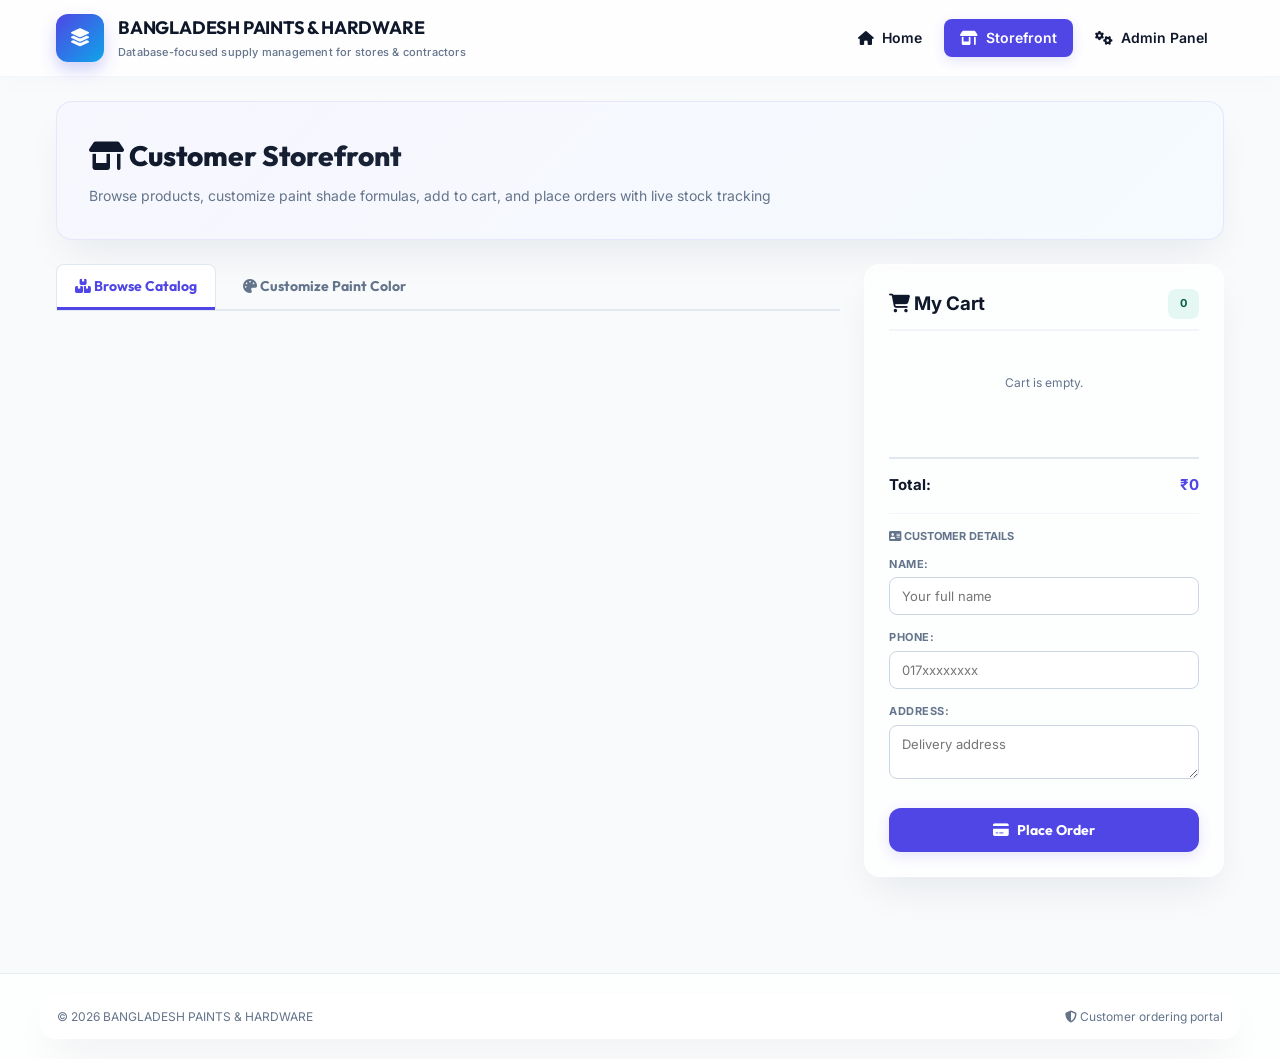
==== commit 5699fe37: "adding php to the project" ====
--- a/customer.html
+++ b/customer.html
@@ -6,6 +6,7 @@
   <title>Customer Portal — BANGLADESH PAINTS & HARDWARE</title>
   <link rel="stylesheet" href="https://cdnjs.cloudflare.com/ajax/libs/font-awesome/6.4.0/css/all.min.css">
   <link rel="stylesheet" href="styles.css">
+  <script src="auth.js"></script>
 </head>
 <body>
   <header class="site-header">
@@ -135,69 +136,29 @@
   <script>
     document.getElementById('year').textContent = new Date().getFullYear();
 
-    // ======= INLINE DATA (No external .js) =======
-    const products = [
-      { id:"PNT-001", name:"Premium Emulsion Paint (1L)", category:"Paints", brand:"Berger", price:1250, stock:24 },
-      { id:"PNT-002", name:"Weathercoat Shield (4L)", category:"Paints", brand:"Berger", price:3400, stock:15 },
-      { id:"PNT-045", name:"Gloss Wood Polish (500ml)", category:"Paints", brand:"Asian Paints", price:320, stock:8 },
-      { id:"HDW-011", name:"Galvanized Nails (1kg)", category:"Hardware", brand:"RFL", price:180, stock:120 },
-      { id:"HDW-012", name:"Premium Screws Pack (100pc)", category:"Hardware", brand:"RFL", price:120, stock:250 },
-      { id:"HDW-089", name:"Drill Bit Set (13pcs)", category:"Tools", brand:"Bosch", price:280, stock:15 },
-      { id:"TL-001", name:"Heavy Duty Steel Hammer", category:"Tools", brand:"Bosch", price:350, stock:35 },
-      { id:"IRN-210", name:"BSRM Iron Rod 10mm (6m)", category:"Iron & Steel", brand:"BSRM", price:450, stock:42 },
-      { id:"IRN-211", name:"Steel Plate 4x8 ft", category:"Iron & Steel", brand:"BSRM", price:2800, stock:10 },
-      { id:"CST-001", name:"Ready Mix Concrete (25kg)", category:"Construction", brand:"Lafarge", price:850, stock:50 },
-      { id:"CST-002", name:"Lafarge Cement (50kg)", category:"Construction", brand:"Lafarge", price:650, stock:0 }
-    ];
-
-    // Generate 105 shades inline
-    function buildShades(){
-      const adj=["Royal","Cyber","Rustic","Emerald","Arctic","Sunset","Tuscan","Ocean","Desert","Forest","Rose","Sandalwood","Midnight","Polar","Electric","Velvet","Vintage","Solar","Pacific","Mountain","Breeze","Autumn","Spring","Lagoon","Glacier","Cosmic","Sahara","Jungle","Safari","Nebula"];
-      const tone=["Mist","Blaze","Dust","Shadow","Glow","Frost","Shield","Breeze","Haze","Beam","Pulse","Storm","Drift","Aura","Peak","Dawn","Twilight","Wave","Shell","Petal"];
-      const cats=["Synthetic","Acrylic","Coat"];
-      const base=[
-        {id:"SH-001",name:"Crimson Blaze",code:"CB-001",category:"Acrylic",rgb:"rgb(244,63,94)",mix:"Red 40%+Yellow 15%+White 45%",finish:"Matte"},
-        {id:"SH-002",name:"Sunset Gold",code:"SG-002",category:"Acrylic",rgb:"rgb(245,158,11)",mix:"Yellow 60%+Red 15%+White 25%",finish:"Semi-Gloss"},
-        {id:"SH-003",name:"Mint Leaf",code:"ML-003",category:"Acrylic",rgb:"rgb(16,185,129)",mix:"Green 50%+Yellow 20%+White 30%",finish:"Satin"},
-        {id:"SH-004",name:"Ocean Deep",code:"OD-004",category:"Acrylic",rgb:"rgb(59,130,246)",mix:"Blue 70%+Black 15%+White 15%",finish:"Glossy"}
-      ];
-      let id=5;
-      for(let i=0;i<91;i++){
-        const c=cats[i%3];
-        const a=adj[(i*3)%adj.length], t=tone[(i*7)%tone.length];
-        let r=50+((i*17)%180),g=50+((i*31)%180),b=50+((i*47)%180);
-        if(a==="Forest"||a==="Emerald"){r=20;g=140+(i%60);b=60;}
-        if(a==="Sunset"||a==="Solar"){r=180+(i%70);g=80+(i%80);b=20;}
-        if(a==="Ocean"||a==="Midnight"){r=10;g=80+(i%60);b=180+(i%70);}
-        if(a==="Arctic"||a==="Polar"){r=200+(i%50);g=220+(i%30);b=240;}
-        let f=c==="Synthetic"?"High Gloss":c==="Coat"?"Protective Coat":(i%2===0?"Satin":"Eggshell");
-        base.push({id:"SH-"+String(id).padStart(3,"0"),name:a+" "+t,code:a.substring(0,2).toUpperCase()+"-"+(100+id),category:c,rgb:`rgb(${r},${g},${b})`,mix:c+" Base 70%+Pigment 20%+Binder 10%",finish:f});
-        id++;
-      }
-      // 10 Steel shades
-      const steel=[
-        {id:"SH-091",name:"Industrial Steel",code:"IS-901",category:"Steel",rgb:"rgb(112,128,144)",mix:"Silver 75%+Black 15%+Blue 10%",finish:"Metallic"},
-        {id:"SH-092",name:"Galvanized Gray",code:"GG-902",category:"Steel",rgb:"rgb(142,145,143)",mix:"Zinc 80%+Black 12%+Yellow 8%",finish:"Matte Metallic"},
-        {id:"SH-093",name:"Brushed Chrome",code:"BC-903",category:"Steel",rgb:"rgb(192,192,192)",mix:"Silver 85%+White 10%+Black 5%",finish:"Satin Metallic"},
-        {id:"SH-094",name:"Gunmetal Blue",code:"GB-904",category:"Steel",rgb:"rgb(69,85,96)",mix:"Blue 60%+Black 30%+White 10%",finish:"Glossy Metallic"},
-        {id:"SH-095",name:"Rusty Iron",code:"RI-905",category:"Steel",rgb:"rgb(183,115,87)",mix:"Red Oxide 50%+Brown 30%+Yellow 20%",finish:"Textured"},
-        {id:"SH-096",name:"Copper Glow",code:"CG-906",category:"Steel",rgb:"rgb(184,115,51)",mix:"Gold 65%+Red 25%+Yellow 10%",finish:"Semi-Gloss Metallic"},
-        {id:"SH-097",name:"Antique Bronze",code:"AB-907",category:"Steel",rgb:"rgb(102,93,76)",mix:"Yellow 45%+Brown 35%+Black 20%",finish:"Matte Bronze"},
-        {id:"SH-098",name:"Titanium Silver",code:"TS-908",category:"Steel",rgb:"rgb(168,175,175)",mix:"Silver 90%+White 5%+Black 5%",finish:"High Gloss"},
-        {id:"SH-099",name:"Carbon Black Metallic",code:"CB-909",category:"Steel",rgb:"rgb(43,44,46)",mix:"Black 85%+Silver 15%",finish:"Satin Metallic"},
-        {id:"SH-100",name:"Stainless Steel",code:"SS-910",category:"Steel",rgb:"rgb(219,222,224)",mix:"Silver 80%+Blue 10%+White 10%",finish:"High Gloss Metallic"}
-      ];
-      return base.concat(steel);
-    }
-
-    const allShades = buildShades();
+    let products = [];
+    let allShades = [];
     let selectedShade = null;
     let cart = [];
 
     // Init
-    renderCatalog();
-    loadShadeList();
-    loadPaintProducts();
+    async function init() {
+      try {
+        const prodRes = await fetch('api/products.php');
+        if (prodRes.ok) products = await prodRes.json();
+        
+        const shadeRes = await fetch('api/shades.php');
+        if (shadeRes.ok) allShades = await shadeRes.json();
+        
+        renderCatalog();
+        loadShadeList();
+        loadPaintProducts();
+      } catch (err) {
+        console.error('Error fetching data:', err);
+      }
+    }
+    
+    init();
 
     function switchTab(tab){
       document.getElementById('tab-catalog').classList.toggle('active',tab==='catalog');
@@ -308,24 +269,45 @@
       document.getElementById('cartCount').textContent=count;
     }
 
-    function checkout(){
+    async function checkout(){
       if(cart.length===0){alert('Cart is empty.');return;}
       const n=document.getElementById('billName').value.trim();
       const ph=document.getElementById('billPhone').value.trim();
       const ad=document.getElementById('billAddress').value.trim();
       if(!n||!ph||!ad){alert('Fill in all customer details.');return;}
-      // Deduct stock
-      let total=0;
-      for(const item of cart){
-        const p=products.find(x=>x.id===item.id);
-        if(!p||p.stock<item.qty){alert('Insufficient stock for '+item.name);return;}
-        p.stock-=item.qty;
-        total+=item.price*item.qty;
+      
+      const payload = {
+        customer: { name: n, phone: ph, address: ad },
+        items: cart
+      };
+      
+      try {
+        const res = await fetch('api/orders.php', {
+          method: 'POST',
+          headers: { 'Content-Type': 'application/json' },
+          body: JSON.stringify(payload)
+        });
+        
+        const data = await res.json();
+        
+        if (res.ok && data.success) {
+          let total = cart.reduce((sum, item) => sum + (item.price * item.qty), 0);
+          document.getElementById('successMsg').innerHTML='Order ID: <strong>'+data.order_id+'</strong><br>Total: <strong>₹'+total.toLocaleString()+'</strong><br>Customer: <strong>'+n+'</strong> ('+ph+')';
+          document.getElementById('successModal').style.display='flex';
+          cart=[]; renderCart();
+          document.getElementById('billName').value='';document.getElementById('billPhone').value='';document.getElementById('billAddress').value='';
+          
+          // Refresh products
+          const prodRes = await fetch('api/products.php');
+          if (prodRes.ok) products = await prodRes.json();
+          renderCatalog();
+        } else {
+          alert('Error placing order: ' + (data.error || 'Unknown error'));
+        }
+      } catch (e) {
+        alert('Network error while placing order.');
+        console.error(e);
       }
-      document.getElementById('successMsg').innerHTML='Total: <strong>₹'+total.toLocaleString()+'</strong><br>Customer: <strong>'+n+'</strong> ('+ph+')';
-      document.getElementById('successModal').style.display='flex';
-      cart=[];renderCart();renderCatalog();
-      document.getElementById('billName').value='';document.getElementById('billPhone').value='';document.getElementById('billAddress').value='';
     }
   </script>
 </body>
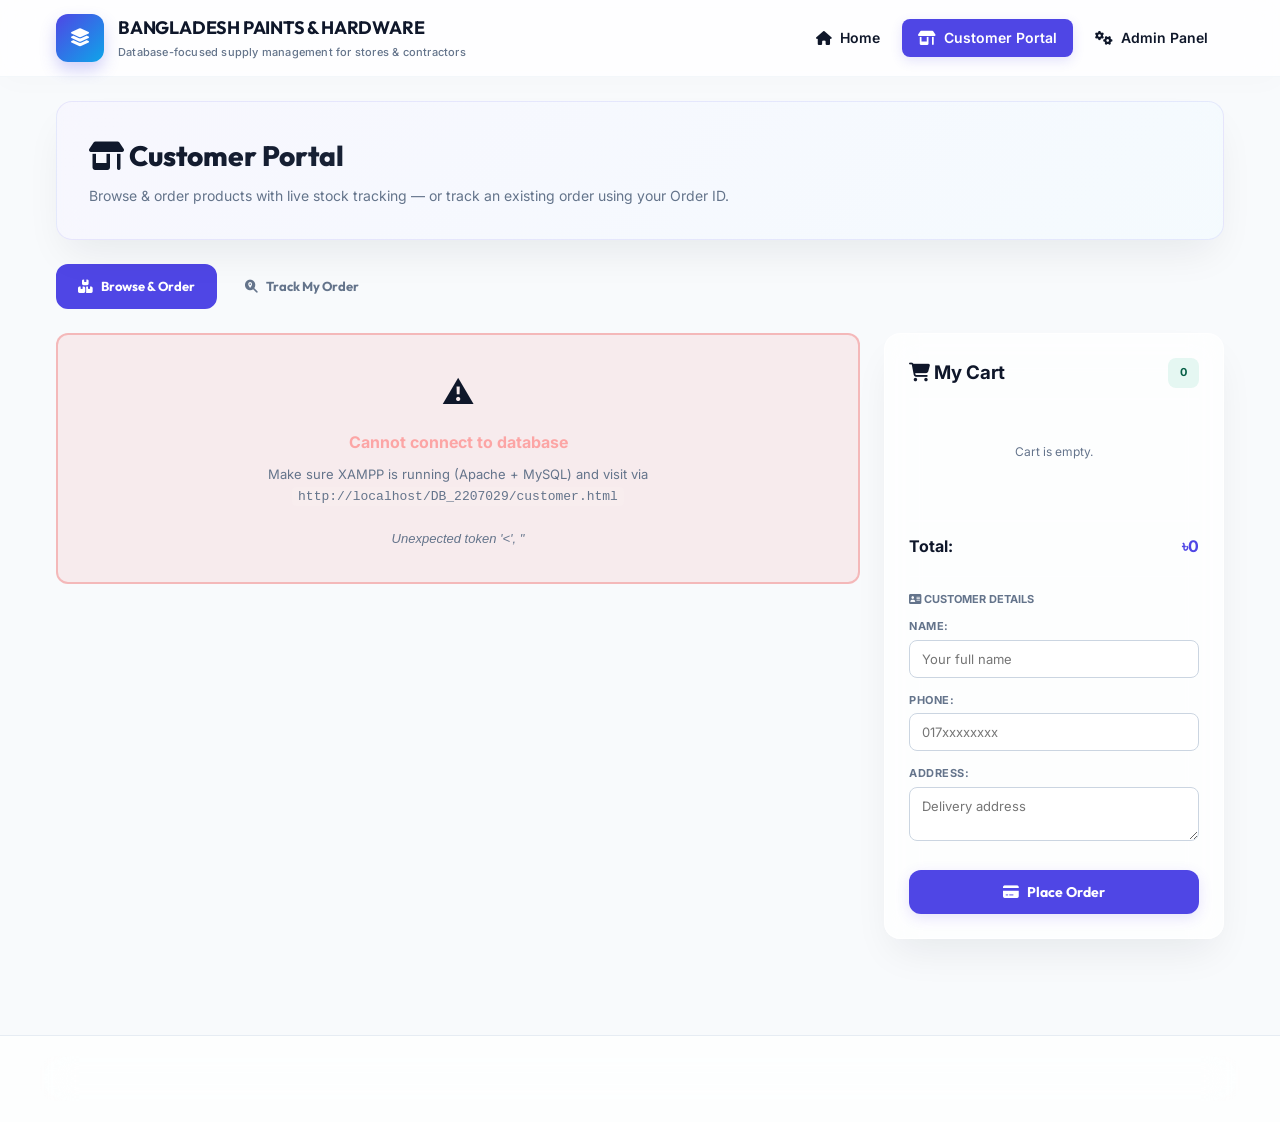
==== commit 6d64504f: "Final fixed of the projects" ====
--- a/customer.html
+++ b/customer.html
@@ -3,10 +3,116 @@
 <head>
   <meta charset="utf-8" />
   <meta name="viewport" content="width=device-width,initial-scale=1" />
-  <title>Customer Portal — BANGLADESH PAINTS & HARDWARE</title>
+  <title>Customer Portal — BANGLADESH PAINTS &amp; HARDWARE</title>
+  <meta name="description" content="Browse products, place orders, and track your order status with your Order ID." />
   <link rel="stylesheet" href="https://cdnjs.cloudflare.com/ajax/libs/font-awesome/6.4.0/css/all.min.css">
   <link rel="stylesheet" href="styles.css">
   <script src="auth.js"></script>
+  <style>
+    /* ── Portal Tabs ───────────────────────────────────────── */
+    .cust-tabs { display:flex; gap:6px; margin-bottom:20px; flex-wrap:wrap; }
+    .cust-tab {
+      padding:10px 20px; border-radius:var(--radius-md); cursor:pointer;
+      font-family:var(--font-heading); font-weight:700; font-size:13px;
+      border:2px solid transparent; transition:all .25s; display:flex;
+      align-items:center; gap:8px; color:var(--text-muted);
+      background:rgba(255,255,255,.06);
+    }
+    .cust-tab.active { background:var(--primary); color:#fff; border-color:var(--primary); }
+    .cust-tab:hover:not(.active) { border-color:var(--primary); color:var(--primary); }
+
+    /* ── Order Tracking ─────────────────────────────────── */
+    .track-hero {
+      background: linear-gradient(135deg,rgba(79,70,229,.12),rgba(139,92,246,.10));
+      border:2px solid rgba(79,70,229,.2); border-radius:var(--radius-lg);
+      padding:32px; margin-bottom:24px; text-align:center;
+    }
+    .track-search { display:flex; gap:10px; max-width:480px; margin:20px auto 0; }
+    .track-search input {
+      flex:1; padding:12px 18px; border-radius:var(--radius-md);
+      border:2px solid rgba(79,70,229,.25); background:rgba(255,255,255,.07);
+      color:var(--text); font-size:15px; font-family:var(--font-heading);
+      outline:none; transition:border-color .2s;
+    }
+    .track-search input:focus { border-color:var(--primary); }
+    .track-search button { padding:12px 22px; border-radius:var(--radius-md); }
+
+    /* Timeline */
+    .timeline { position:relative; padding:8px 0; }
+    .timeline::before {
+      content:''; position:absolute; left:22px; top:0; bottom:0;
+      width:3px; background:linear-gradient(to bottom,var(--primary),rgba(79,70,229,.15));
+      border-radius:2px;
+    }
+    .tl-step {
+      display:flex; gap:18px; align-items:flex-start;
+      padding:14px 0; position:relative;
+    }
+    .tl-dot {
+      width:44px; height:44px; border-radius:50%; flex-shrink:0;
+      display:flex; align-items:center; justify-content:center;
+      font-size:18px; border:3px solid; position:relative; z-index:1;
+      transition:all .3s;
+    }
+    .tl-dot.done   { background:var(--primary); border-color:var(--primary); color:#fff; box-shadow:0 0 16px rgba(79,70,229,.4); }
+    .tl-dot.active { background:#f59e0b; border-color:#f59e0b; color:#fff; box-shadow:0 0 16px rgba(245,158,11,.4); animation:pulse-dot 1.5s infinite; }
+    .tl-dot.cancel { background:#ef4444; border-color:#ef4444; color:#fff; }
+    .tl-dot.pending{ background:rgba(255,255,255,.06); border-color:rgba(255,255,255,.15); color:var(--text-muted); }
+    @keyframes pulse-dot { 0%,100%{transform:scale(1);} 50%{transform:scale(1.12);} }
+    .tl-info h4 { font-family:var(--font-heading); font-size:15px; margin:0 0 4px; }
+    .tl-info p  { font-size:12px; color:var(--text-muted); margin:0; }
+
+    .order-summary-card {
+      background:rgba(255,255,255,.04); border:1.5px solid rgba(255,255,255,.1);
+      border-radius:var(--radius-lg); padding:24px; margin-top:20px;
+    }
+    .order-item-row {
+      display:flex; justify-content:space-between; align-items:center;
+      padding:10px 0; border-bottom:1px solid rgba(255,255,255,.07);
+      font-size:13px;
+    }
+    .order-item-row:last-child { border-bottom:none; }
+    .feedback-box {
+      margin-top:16px; padding:14px 18px;
+      background:rgba(239,68,68,.1); border:1.5px solid rgba(239,68,68,.3);
+      border-radius:var(--radius-md); font-size:13px; color:#fca5a5;
+    }
+
+    /* ── Cart ───────────────────────────────────────────── */
+    .store-layout { display:grid; grid-template-columns:1fr 340px; gap:24px; align-items:start; }
+    @media(max-width:900px){ .store-layout { grid-template-columns:1fr; } }
+    .catalog-grid  { display:grid; grid-template-columns:repeat(auto-fill,minmax(210px,1fr)); gap:14px; }
+    .catalog-card  {
+      background:rgba(255,255,255,.04); border:1.5px solid rgba(255,255,255,.08);
+      border-radius:var(--radius-md); padding:16px;
+      display:flex; flex-direction:column; justify-content:space-between;
+      transition:border-color .2s, transform .2s;
+    }
+    .catalog-card:hover { border-color:rgba(79,70,229,.35); transform:translateY(-3px); }
+    .cart-drawer { position:sticky; top:100px; }
+    .cart-item   { display:flex; padding:10px 0; border-bottom:1px solid rgba(255,255,255,.07); font-size:12px; }
+    .cart-item:last-child{ border-bottom:none; }
+    .cart-item-title { font-weight:700; font-size:13px; margin-bottom:2px; }
+    .cart-item-desc  { color:var(--text-muted); font-size:11px; }
+    .cart-total-row  {
+      display:flex; justify-content:space-between; align-items:center;
+      border-top:2px solid rgba(255,255,255,.1); padding-top:12px; margin-top:8px;
+      font-weight:700; font-size:16px;
+    }
+
+    /* Success modal */
+    .success-modal-overlay {
+      display:none; position:fixed; inset:0; background:rgba(0,0,0,.6);
+      backdrop-filter:blur(6px); z-index:9999; align-items:center; justify-content:center;
+    }
+    .success-modal {
+      background:var(--surface); border:1.5px solid rgba(79,70,229,.3);
+      border-radius:var(--radius-xl); padding:40px 32px; text-align:center;
+      max-width:420px; width:90%; box-shadow:0 30px 60px rgba(0,0,0,.4);
+      animation:slideUp .35s ease;
+    }
+    @keyframes slideUp { from{transform:translateY(30px);opacity:0;} to{transform:translateY(0);opacity:1;} }
+  </style>
 </head>
 <body>
   <header class="site-header">
@@ -14,13 +120,13 @@
       <div class="brand">
         <div class="logo"><i class="fa-solid fa-layer-group"></i></div>
         <div>
-          <h1>BANGLADESH PAINTS & HARDWARE</h1>
-          <p class="tagline">Database-focused supply management for stores & contractors</p>
+          <h1>BANGLADESH PAINTS &amp; HARDWARE</h1>
+          <p class="tagline">Database-focused supply management for stores &amp; contractors</p>
         </div>
       </div>
       <nav class="top-nav">
         <a href="index.html"><i class="fa-solid fa-house"></i> Home</a>
-        <a href="customer.html" class="active"><i class="fa-solid fa-shop"></i> Storefront</a>
+        <a href="customer.html" class="active"><i class="fa-solid fa-shop"></i> Customer Portal</a>
         <a href="products.html"><i class="fa-solid fa-gears"></i> Admin Panel</a>
       </nav>
     </div>
@@ -28,108 +134,111 @@
 
   <main class="container">
     <section class="page-hero card">
-      <h2><i class="fa-solid fa-shop" style="color: var(--primary);"></i> Customer Storefront</h2>
-      <p>Browse products, customize paint shade formulas, add to cart, and place orders with live stock tracking</p>
+      <h2><i class="fa-solid fa-shop" style="color:var(--primary);"></i> Customer Portal</h2>
+      <p>Browse &amp; order products with live stock tracking — or track an existing order using your Order ID.</p>
     </section>
 
-    <div class="store-layout">
-      <div>
-        <!-- Tabs -->
-        <div class="portal-tabs">
-          <div class="portal-tab active" id="tab-catalog" onclick="switchTab('catalog')"><i class="fa-solid fa-boxes-stacked"></i> Browse Catalog</div>
-          <div class="portal-tab" id="tab-customizer" onclick="switchTab('customizer')"><i class="fa-solid fa-palette"></i> Customize Paint Color</div>
+    <!-- Portal Tabs -->
+    <div class="cust-tabs">
+      <div class="cust-tab active" id="tab-browse" onclick="switchTab('browse')">
+        <i class="fa-solid fa-boxes-stacked"></i> Browse &amp; Order
+      </div>
+      <div class="cust-tab" id="tab-track" onclick="switchTab('track')">
+        <i class="fa-solid fa-magnifying-glass-location"></i> Track My Order
+      </div>
+    </div>
+
+    <!-- ═══════════════════ TAB: Browse & Order ═══════════════════ -->
+    <div id="content-browse">
+      <div class="store-layout">
+        <div>
+          <div class="catalog-grid" id="catalogList">
+            <div style="grid-column:1/-1;text-align:center;padding:40px;color:var(--text-muted);">
+              <i class="fa-solid fa-spinner fa-spin" style="font-size:28px;margin-bottom:12px;display:block;"></i>
+              Loading products…
+            </div>
+          </div>
         </div>
 
-        <!-- Catalog Tab -->
-        <div id="content-catalog">
-          <div class="catalog-grid" id="catalogList"></div>
+        <!-- Cart Drawer -->
+        <div class="cart-drawer card">
+          <h3 style="margin-bottom:12px;border-bottom:2px solid rgba(255,255,255,.1);padding-bottom:10px;display:flex;justify-content:space-between;align-items:center;">
+            <span><i class="fa-solid fa-cart-shopping"></i> My Cart</span>
+            <span class="badge healthy" style="border-radius:var(--radius-sm);" id="cartCount">0</span>
+          </h3>
+          <div id="cartItems" style="min-height:100px;max-height:240px;overflow-y:auto;">
+            <p style="color:var(--text-muted);font-size:12px;text-align:center;margin-top:30px;">Cart is empty.</p>
+          </div>
+          <div class="cart-total-row">
+            <span>Total:</span>
+            <span id="cartTotal" style="color:var(--primary);">৳0</span>
+          </div>
+          <div style="margin-top:16px;border-top:1px solid rgba(255,255,255,.08);padding-top:14px;">
+            <h4 style="font-size:11px;text-transform:uppercase;color:var(--text-muted);margin-bottom:10px;">
+              <i class="fa-solid fa-address-card"></i> Customer Details
+            </h4>
+            <div class="form-group"><label>Name:</label><input type="text" id="billName" class="form-control" placeholder="Your full name"/></div>
+            <div class="form-group"><label>Phone:</label><input type="text" id="billPhone" class="form-control" placeholder="017xxxxxxxx"/></div>
+            <div class="form-group"><label>Address:</label><textarea id="billAddress" class="form-control" rows="2" placeholder="Delivery address"></textarea></div>
+            <button class="cta primary" id="placeOrderBtn" style="width:100%;margin-top:8px;" onclick="checkout()">
+              <i class="fa-solid fa-credit-card"></i> Place Order
+            </button>
+          </div>
         </div>
-
-        <!-- Customizer Tab -->
-        <div id="content-customizer" style="display:none;">
-          <div class="customizer-box card">
-            <h3 style="margin-bottom:12px;"><i class="fa-solid fa-brush"></i> Paint Color Formula Lab</h3>
-            <p style="font-size:13px;color:var(--text-muted);margin-bottom:16px;">Pick a shade, select a product base, and add your custom mixed paint to the cart.</p>
-            <div class="customizer-grid">
-              <div>
-                <div class="form-group">
-                  <label>Search 105 Shades:</label>
-                  <input type="text" id="shadeSearch" placeholder="Type shade name..." class="form-control" oninput="filterShades()"/>
-                </div>
-                <div class="form-group">
-                  <label>Category:</label>
-                  <select id="shadeCategory" class="form-control" onchange="filterShades()">
-                    <option value="">All (105 total)</option>
-                    <option value="Synthetic">Synthetic</option>
-                    <option value="Acrylic">Acrylic</option>
-                    <option value="Coat">Protective Coat</option>
-                    <option value="Steel">Steel Metallic</option>
-                  </select>
-                </div>
-                <div class="shade-selector-list" id="shadesContainer"></div>
-              </div>
-              <div>
-                <div class="form-group">
-                  <label>Selected Color:</label>
-                  <div id="colorPreview" style="height:55px;border-radius:var(--radius-md);border:2px solid #fff;box-shadow:var(--shadow-md);background:#cbd5e1;display:flex;align-items:center;justify-content:center;color:#fff;font-weight:bold;text-shadow:0 1px 4px rgba(0,0,0,0.5);font-size:13px;">No Color Selected</div>
-                </div>
-                <div class="form-group">
-                  <label>Base Product:</label>
-                  <select id="customProduct" class="form-control"></select>
-                </div>
-                <div class="form-group">
-                  <label>Quantity:</label>
-                  <input type="number" id="customQty" class="form-control" min="1" value="1"/>
-                </div>
-                <button class="cta primary" style="width:100%;margin-top:8px;" onclick="addCustomToCart()"><i class="fa-solid fa-cart-plus"></i> Add Custom Paint to Cart</button>
-              </div>
-            </div>
-          </div>
+      </div>
+    </div>
+
+    <!-- ═══════════════════ TAB: Track My Order ═══════════════════ -->
+    <div id="content-track" style="display:none;">
+      <div class="track-hero">
+        <div style="font-size:48px;margin-bottom:12px;"><i class="fa-solid fa-magnifying-glass-location" style="color:#8b5cf6;"></i></div>
+        <h3 style="font-family:var(--font-heading);font-size:22px;margin-bottom:8px;">Track Your Order</h3>
+        <p style="color:var(--text-muted);font-size:14px;">Enter the Order ID you received when you placed your order.</p>
+        <div class="track-search">
+          <input type="text" id="orderIdInput" placeholder="e.g. ORD-0001" 
+                 onkeydown="if(event.key==='Enter') trackOrder()" />
+          <button class="cta primary" onclick="trackOrder()" id="trackBtn">
+            <i class="fa-solid fa-search"></i> Track
+          </button>
         </div>
       </div>
 
-      <!-- Cart Drawer -->
-      <div class="cart-drawer card">
-        <h3 style="margin-bottom:12px;border-bottom:2px solid #f1f5f9;padding-bottom:10px;display:flex;justify-content:space-between;align-items:center;">
-          <span><i class="fa-solid fa-cart-shopping"></i> My Cart</span>
-          <span class="badge healthy" style="border-radius:var(--radius-sm);" id="cartCount">0</span>
-        </h3>
-        <div id="cartItems" style="min-height:100px;max-height:220px;overflow-y:auto;">
-          <p style="color:var(--text-muted);font-size:12px;text-align:center;margin-top:30px;">Cart is empty.</p>
-        </div>
-        <div class="cart-total-row">
-          <span>Total:</span>
-          <span id="cartTotal" style="color:var(--primary);">₹0</span>
-        </div>
-        <div style="margin-top:16px;border-top:1px solid #f1f5f9;padding-top:14px;">
-          <h4 style="font-size:11px;text-transform:uppercase;color:var(--text-muted);margin-bottom:10px;"><i class="fa-solid fa-address-card"></i> Customer Details</h4>
-          <div class="form-group"><label>Name:</label><input type="text" id="billName" class="form-control" placeholder="Your full name"/></div>
-          <div class="form-group"><label>Phone:</label><input type="text" id="billPhone" class="form-control" placeholder="017xxxxxxxx"/></div>
-          <div class="form-group"><label>Address:</label><textarea id="billAddress" class="form-control" rows="2" placeholder="Delivery address"></textarea></div>
-          <button class="cta primary" style="width:100%;margin-top:8px;" onclick="checkout()"><i class="fa-solid fa-credit-card"></i> Place Order</button>
-        </div>
-      </div>
+      <div id="trackResult" style="display:none;"></div>
     </div>
   </main>
 
-  <!-- Success Modal -->
+  <!-- Order Success Modal -->
   <div class="success-modal-overlay" id="successModal">
     <div class="success-modal">
-      <div style="font-size:48px;color:var(--success);margin-bottom:16px;"><i class="fa-solid fa-circle-check"></i></div>
+      <div style="font-size:52px;color:var(--success);margin-bottom:16px;">
+        <i class="fa-solid fa-circle-check"></i>
+      </div>
       <h3 style="font-family:var(--font-heading);font-size:20px;margin-bottom:8px;">Order Placed Successfully!</h3>
       <p style="font-size:14px;color:var(--text-muted);margin-bottom:16px;" id="successMsg"></p>
-      <div style="background:#f8fafc;border:1px solid #f1f5f9;border-radius:var(--radius-md);padding:12px;margin-bottom:20px;text-align:left;font-size:12px;">
-        <strong style="display:block;margin-bottom:4px;">DB Triggers Fired:</strong>
-        <span style="color:var(--text-muted);">• INSERT INTO orders, order_items<br>• UPDATE products SET stock = stock - qty<br>• INSERT INTO inventory_logs</span>
-      </div>
-      <button class="cta primary" onclick="document.getElementById('successModal').style.display='none'">Continue Shopping</button>
+      <div style="background:rgba(79,70,229,.08);border:1px solid rgba(79,70,229,.2);border-radius:var(--radius-md);padding:14px;margin-bottom:20px;text-align:left;font-size:12px;">
+        <strong style="display:block;margin-bottom:6px;color:var(--primary);">
+          <i class="fa-solid fa-database"></i> DB Operations Fired:
+        </strong>
+        <span style="color:var(--text-muted);">
+          • INSERT INTO orders, order_items<br>
+          • UPDATE products SET stock_qty = stock_qty - qty<br>
+          • INSERT INTO inventory_logs
+        </span>
+      </div>
+      <p style="font-size:13px;margin-bottom:16px;">
+        <i class="fa-solid fa-magnifying-glass-location" style="color:#8b5cf6;"></i>
+        Use your Order ID to track status in the <strong>Track My Order</strong> tab.
+      </p>
+      <button class="cta primary" onclick="document.getElementById('successModal').style.display='none'">
+        Continue Shopping
+      </button>
     </div>
   </div>
 
   <footer class="site-footer">
     <div class="container footer-row card">
-      <div>© <span id="year"></span> BANGLADESH PAINTS & HARDWARE</div>
-      <div class="footer-links"><i class="fa-solid fa-shield-halved"></i> Customer ordering portal</div>
+      <div>© <span id="year"></span> BANGLADESH PAINTS &amp; HARDWARE</div>
+      <div class="footer-links"><i class="fa-solid fa-shield-halved"></i> Secure customer ordering portal</div>
     </div>
   </footer>
 
@@ -137,178 +246,329 @@
     document.getElementById('year').textContent = new Date().getFullYear();
 
     let products = [];
-    let allShades = [];
-    let selectedShade = null;
-    let cart = [];
-
-    // Init
+    let cart     = [];
+
+    // ── Tab Switching ────────────────────────────────────
+    function switchTab(tab) {
+      document.getElementById('tab-browse').classList.toggle('active', tab === 'browse');
+      document.getElementById('tab-track').classList.toggle('active',  tab === 'track');
+      document.getElementById('content-browse').style.display = tab === 'browse' ? 'block' : 'none';
+      document.getElementById('content-track').style.display  = tab === 'track'  ? 'block' : 'none';
+    }
+
+    // ── Init: Load Products ───────────────────────────────
     async function init() {
       try {
-        const prodRes = await fetch('api/products.php');
-        if (prodRes.ok) products = await prodRes.json();
-        
-        const shadeRes = await fetch('api/shades.php');
-        if (shadeRes.ok) allShades = await shadeRes.json();
-        
+        const res  = await fetch('api/products.php');
+        if (!res.ok) throw new Error('HTTP ' + res.status + ' — Is XAMPP running?');
+        const data = await res.json();
+        if (Array.isArray(data)) {
+          products = data;
+          products.forEach(p => { p.id=(+p.id); p.price=(+p.price); p.stock=(+p.stock); });
+        } else if (data.error) {
+          throw new Error(data.error);
+        }
         renderCatalog();
-        loadShadeList();
-        loadPaintProducts();
       } catch (err) {
-        console.error('Error fetching data:', err);
+        document.getElementById('catalogList').innerHTML =
+          `<div style="grid-column:1/-1;padding:32px;background:rgba(239,68,68,.08);
+            border:2px solid rgba(239,68,68,.3);border-radius:12px;text-align:center;">
+            <div style="font-size:32px;margin-bottom:12px;">⚠️</div>
+            <strong style="font-size:16px;color:#fca5a5;display:block;margin-bottom:8px;">Cannot connect to database</strong>
+            <p style="color:var(--text-muted);font-size:13px;margin:0;">
+              Make sure XAMPP is running (Apache + MySQL) and visit via<br>
+              <code style="background:rgba(255,255,255,.08);padding:2px 6px;border-radius:4px;">
+                http://localhost/DB_2207029/customer.html</code><br><br>
+              <em>${err.message}</em>
+            </p></div>`;
       }
     }
-    
     init();
 
-    function switchTab(tab){
-      document.getElementById('tab-catalog').classList.toggle('active',tab==='catalog');
-      document.getElementById('tab-customizer').classList.toggle('active',tab==='customizer');
-      document.getElementById('content-catalog').style.display=tab==='catalog'?'block':'none';
-      document.getElementById('content-customizer').style.display=tab==='customizer'?'block':'none';
-    }
-
-    function renderCatalog(){
-      const el=document.getElementById('catalogList');el.innerHTML='';
-      products.forEach(p=>{
-        const badge=p.stock>10?`<span class="badge in-stock"><i class="fa-solid fa-circle-check"></i> ${p.stock} in stock</span>`:p.stock>0?`<span class="badge low-stock"><i class="fa-solid fa-triangle-exclamation"></i> ${p.stock} left</span>`:`<span class="badge out-stock"><i class="fa-solid fa-circle-xmark"></i> Out of stock</span>`;
-        const isPaint=p.category==="Paints";
-        const card=document.createElement('div');card.className='catalog-card';
-        card.innerHTML=`<div>
-          <div style="display:flex;justify-content:space-between;align-items:center;margin-bottom:8px;"><span class="p-badge" style="font-size:10px;padding:2px 6px;">${p.id}</span><span style="font-size:11px;color:var(--text-muted);font-weight:600;">${p.category}</span></div>
-          <strong class="p-title" style="font-size:14px;display:block;margin-bottom:6px;">${p.name}</strong>
-          <div style="font-size:11px;color:var(--text-muted);margin-bottom:10px;">Brand: <strong>${p.brand}</strong></div>
-        </div><div>
-          <div class="p-price" style="font-size:18px;margin:4px 0;">₹${p.price.toLocaleString()}</div>
-          <div style="margin-bottom:12px;">${badge}</div>
-          <div style="display:flex;gap:6px;">
-            <button class="cta primary" style="flex:1;padding:6px 10px;font-size:11px;" ${p.stock===0?'disabled':''} onclick="addToCart('${p.id}')"><i class="fa-solid fa-cart-plus"></i> Add</button>
-            ${isPaint?`<button class="cta ghost" style="padding:6px 10px;font-size:11px;" onclick="switchTab('customizer')"><i class="fa-solid fa-palette"></i></button>`:''}
-          </div>
-        </div>`;
+    // ── Catalog Render ───────────────────────────────────
+    function renderCatalog() {
+      const el = document.getElementById('catalogList');
+      el.innerHTML = '';
+      products.forEach(p => {
+        const inStock = p.stock > 0;
+        const badge   = p.stock > 10
+          ? `<span class="badge in-stock"><i class="fa-solid fa-circle-check"></i> ${p.stock} in stock</span>`
+          : p.stock > 0
+            ? `<span class="badge low-stock"><i class="fa-solid fa-triangle-exclamation"></i> Only ${p.stock} left</span>`
+            : `<span class="badge out-stock"><i class="fa-solid fa-circle-xmark"></i> Out of stock</span>`;
+
+        const card = document.createElement('div');
+        card.className = 'catalog-card';
+        card.innerHTML = `
+          <div>
+            <div style="display:flex;justify-content:space-between;align-items:center;margin-bottom:8px;">
+              <span class="p-badge" style="font-size:10px;padding:2px 6px;">${p.sku || p.id}</span>
+              <span style="font-size:11px;color:var(--text-muted);font-weight:600;">${p.category}</span>
+            </div>
+            <strong class="p-title" style="font-size:14px;display:block;margin-bottom:4px;">${p.name}</strong>
+            <div style="font-size:11px;color:var(--text-muted);margin-bottom:10px;">Brand: <strong>${p.brand}</strong></div>
+          </div>
+          <div>
+            <div class="p-price" style="font-size:18px;margin:4px 0;">৳${(+p.price).toLocaleString()}</div>
+            <div style="margin-bottom:12px;">${badge}</div>
+            <button class="cta primary" style="width:100%;padding:8px;font-size:12px;"
+              ${!inStock ? 'disabled' : ''} onclick="addToCart(${p.id})">
+              <i class="fa-solid fa-cart-plus"></i> Add to Cart
+            </button>
+          </div>`;
         el.appendChild(card);
       });
     }
 
-    function loadPaintProducts(){
-      const sel=document.getElementById('customProduct');sel.innerHTML='';
-      products.filter(p=>p.category==="Paints").forEach(p=>{
-        sel.innerHTML+=`<option value="${p.id}">${p.name} — ₹${p.price}</option>`;
-      });
-    }
-
-    function loadShadeList(){
-      const c=document.getElementById('shadesContainer');c.innerHTML='';
-      allShades.forEach((s,i)=>{
-        const d=document.createElement('div');d.className='shade-select-item';d.id='si-'+s.id;
-        d.onclick=()=>pickShade(s);
-        d.innerHTML=`<div style="width:20px;height:20px;border-radius:50%;background:${s.rgb};border:1px solid rgba(0,0,0,0.1);flex-shrink:0;"></div><div style="flex:1;"><strong style="font-size:12px;">${s.name}</strong><span style="font-size:10px;color:var(--text-muted);display:block;">${s.code} • ${s.category}</span></div>`;
-        c.appendChild(d);
-        if(i===0) pickShade(s);
-      });
-    }
-
-    function pickShade(s){
-      selectedShade=s;
-      document.querySelectorAll('.shade-select-item').forEach(el=>el.classList.remove('selected'));
-      const el=document.getElementById('si-'+s.id);if(el)el.classList.add('selected');
-      document.getElementById('colorPreview').style.background=s.rgb;
-      document.getElementById('colorPreview').textContent=s.name+' ('+s.code+')';
-    }
-
-    function filterShades(){
-      const q=document.getElementById('shadeSearch').value.toLowerCase();
-      const cat=document.getElementById('shadeCategory').value;
-      const c=document.getElementById('shadesContainer');c.innerHTML='';
-      allShades.filter(s=>{
-        return(!q||s.name.toLowerCase().includes(q)||s.code.toLowerCase().includes(q))&&(!cat||s.category===cat);
-      }).forEach(s=>{
-        const d=document.createElement('div');d.className='shade-select-item'+(selectedShade&&selectedShade.id===s.id?' selected':'');d.id='si-'+s.id;
-        d.onclick=()=>pickShade(s);
-        d.innerHTML=`<div style="width:20px;height:20px;border-radius:50%;background:${s.rgb};border:1px solid rgba(0,0,0,0.1);flex-shrink:0;"></div><div style="flex:1;"><strong style="font-size:12px;">${s.name}</strong><span style="font-size:10px;color:var(--text-muted);display:block;">${s.code} • ${s.category}</span></div>`;
-        c.appendChild(d);
-      });
-    }
-
-    function addToCart(pid){
-      const p=products.find(x=>x.id===pid);if(!p||p.stock<=0)return;
-      const ci=cart.findIndex(x=>x.id===pid&&!x.shade);
-      const curQty=ci>-1?cart[ci].qty:0;
-      if(p.stock<curQty+1){alert('Max stock reached.');return;}
-      if(ci>-1){cart[ci].qty++;}else{cart.push({id:pid,name:p.name,price:p.price,qty:1,shade:null});}
+    // ── Cart Logic ───────────────────────────────────────
+    function addToCart(pid) {
+      pid = parseInt(pid, 10);
+      const p = products.find(x => x.id === pid);
+      if (!p || p.stock <= 0) return;
+      const ci = cart.findIndex(x => x.id === pid);
+      const curQty = ci > -1 ? cart[ci].qty : 0;
+      if (p.stock < curQty + 1) { alert('Max stock reached.'); return; }
+      if (ci > -1) { cart[ci].qty++; } else { cart.push({ id: pid, name: p.name, price: +p.price, qty: 1, shade: null }); }
       renderCart();
     }
 
-    function addCustomToCart(){
-      if(!selectedShade){alert('Select a shade first.');return;}
-      const pid=document.getElementById('customProduct').value;
-      const qty=parseInt(document.getElementById('customQty').value)||1;
-      const p=products.find(x=>x.id===pid);if(!p)return;
-      if(p.stock<qty){alert('Only '+p.stock+' units available.');return;}
-      const label=selectedShade.name;
-      const ci=cart.findIndex(x=>x.id===pid&&x.shade===label);
-      const curQty=ci>-1?cart[ci].qty:0;
-      if(p.stock<curQty+qty){alert('Insufficient stock.');return;}
-      if(ci>-1){cart[ci].qty+=qty;}else{cart.push({id:pid,name:p.name+' ['+label+']',price:p.price,qty:qty,shade:label});}
-      renderCart();
-      alert('Added '+label+' custom paint to cart!');
-    }
-
-    function removeItem(i){cart.splice(i,1);renderCart();}
-
-    function renderCart(){
-      const el=document.getElementById('cartItems');el.innerHTML='';
-      if(cart.length===0){el.innerHTML='<p style="color:var(--text-muted);font-size:12px;text-align:center;margin-top:30px;">Cart is empty.</p>';document.getElementById('cartTotal').textContent='₹0';document.getElementById('cartCount').textContent='0';return;}
-      let total=0,count=0;
-      cart.forEach((item,i)=>{
-        const cost=item.price*item.qty;total+=cost;count+=item.qty;
-        const d=document.createElement('div');d.className='cart-item';
-        d.innerHTML=`<div style="flex:1;padding-right:10px;"><div class="cart-item-title">${item.name}</div>${item.shade?`<div class="cart-item-desc"><i class="fa-solid fa-palette"></i> Custom: ${item.shade}</div>`:''}<div class="cart-item-desc">Qty: <strong>${item.qty}</strong> × ₹${item.price.toLocaleString()}</div></div><div style="text-align:right;min-width:70px;"><div style="font-weight:700;">₹${cost.toLocaleString()}</div><a href="javascript:void(0)" onclick="removeItem(${i})" style="color:var(--danger-text);font-size:11px;text-decoration:none;"><i class="fa-solid fa-trash-can"></i></a></div>`;
+    function removeItem(i) { cart.splice(i, 1); renderCart(); }
+
+    function renderCart() {
+      const el = document.getElementById('cartItems');
+      el.innerHTML = '';
+      if (cart.length === 0) {
+        el.innerHTML = '<p style="color:var(--text-muted);font-size:12px;text-align:center;margin-top:30px;">Cart is empty.</p>';
+        document.getElementById('cartTotal').textContent = '৳0';
+        document.getElementById('cartCount').textContent = '0';
+        return;
+      }
+      let total = 0, count = 0;
+      cart.forEach((item, i) => {
+        const cost = item.price * item.qty; total += cost; count += item.qty;
+        const d = document.createElement('div');
+        d.className = 'cart-item';
+        d.innerHTML = `
+          <div style="flex:1;padding-right:10px;">
+            <div class="cart-item-title">${item.name}</div>
+            <div class="cart-item-desc">Qty: <strong>${item.qty}</strong> × ৳${item.price.toLocaleString()}</div>
+          </div>
+          <div style="text-align:right;min-width:70px;">
+            <div style="font-weight:700;font-size:13px;">৳${cost.toLocaleString()}</div>
+            <a href="javascript:void(0)" onclick="removeItem(${i})"
+               style="color:#f87171;font-size:11px;text-decoration:none;">
+              <i class="fa-solid fa-trash-can"></i>
+            </a>
+          </div>`;
         el.appendChild(d);
       });
-      document.getElementById('cartTotal').textContent='₹'+total.toLocaleString();
-      document.getElementById('cartCount').textContent=count;
-    }
-
-    async function checkout(){
-      if(cart.length===0){alert('Cart is empty.');return;}
-      const n=document.getElementById('billName').value.trim();
-      const ph=document.getElementById('billPhone').value.trim();
-      const ad=document.getElementById('billAddress').value.trim();
-      if(!n||!ph||!ad){alert('Fill in all customer details.');return;}
-      
-      const payload = {
-        customer: { name: n, phone: ph, address: ad },
-        items: cart
-      };
-      
+      document.getElementById('cartTotal').textContent = '৳' + total.toLocaleString();
+      document.getElementById('cartCount').textContent = count;
+    }
+
+    // ── Checkout ─────────────────────────────────────────
+    async function checkout() {
+      if (cart.length === 0) { alert('Cart is empty.'); return; }
+      const n  = document.getElementById('billName').value.trim();
+      const ph = document.getElementById('billPhone').value.trim();
+      const ad = document.getElementById('billAddress').value.trim();
+      if (!n || !ph || !ad) { alert('Please fill in all customer details.'); return; }
+
+      const btn = document.getElementById('placeOrderBtn');
+      btn.disabled = true; btn.innerHTML = '<i class="fa-solid fa-spinner fa-spin"></i> Placing…';
+
       try {
-        const res = await fetch('api/orders.php', {
+        const res  = await fetch('api/orders.php', {
           method: 'POST',
           headers: { 'Content-Type': 'application/json' },
-          body: JSON.stringify(payload)
+          body: JSON.stringify({ customer: { name: n, phone: ph, address: ad }, items: cart })
         });
-        
         const data = await res.json();
-        
         if (res.ok && data.success) {
-          let total = cart.reduce((sum, item) => sum + (item.price * item.qty), 0);
-          document.getElementById('successMsg').innerHTML='Order ID: <strong>'+data.order_id+'</strong><br>Total: <strong>₹'+total.toLocaleString()+'</strong><br>Customer: <strong>'+n+'</strong> ('+ph+')';
-          document.getElementById('successModal').style.display='flex';
-          cart=[]; renderCart();
-          document.getElementById('billName').value='';document.getElementById('billPhone').value='';document.getElementById('billAddress').value='';
-          
-          // Refresh products
-          const prodRes = await fetch('api/products.php');
-          if (prodRes.ok) products = await prodRes.json();
-          renderCatalog();
+          const total = cart.reduce((s, i) => s + (i.price * i.qty), 0);
+          document.getElementById('successMsg').innerHTML =
+            `Order ID: <strong style="color:var(--primary);font-size:16px;">${data.order_number}</strong><br>
+             Total: <strong>৳${total.toLocaleString()}</strong><br>
+             Customer: <strong>${n}</strong> (${ph})`;
+          document.getElementById('successModal').style.display = 'flex';
+          cart = []; renderCart();
+          ['billName','billPhone','billAddress'].forEach(id => {
+            const el = document.getElementById(id);
+            el && (el.value = '');
+          });
+          // Refresh product stock counts
+          const fresh = await fetch('api/products.php');
+          if (fresh.ok) {
+            const fp = await fresh.json();
+            if (Array.isArray(fp)) {
+              fp.forEach(p => { p.id=(+p.id); p.price=(+p.price); p.stock=(+p.stock); });
+              products = fp;
+              renderCatalog();
+            }
+          }
         } else {
-          alert('Error placing order: ' + (data.error || 'Unknown error'));
+          alert('Error: ' + (data.error || 'Unknown error'));
         }
       } catch (e) {
-        alert('Network error while placing order.');
-        console.error(e);
+        alert('Network error: ' + e.message);
+      } finally {
+        btn.disabled = false;
+        btn.innerHTML = '<i class="fa-solid fa-credit-card"></i> Place Order';
       }
     }
+
+    // ── Order Tracking ───────────────────────────────────
+    const STATUS_STEPS = [
+      { key:'Placed',      icon:'fa-clock',           label:'Order Placed',      desc:'Your order has been received and is awaiting admin review.' },
+      { key:'Processing',  icon:'fa-circle-check',    label:'Order Accepted',    desc:'Admin has accepted your order and is preparing it.' },
+      { key:'Shipped',     icon:'fa-truck-fast',       label:'Out for Delivery',  desc:'Your order is on its way to you!' },
+      { key:'Delivered',   icon:'fa-house-circle-check',label:'Delivered',        desc:'Your order has been delivered. Thank you!' },
+    ];
+
+    async function trackOrder() {
+      const input = document.getElementById('orderIdInput').value.trim().toUpperCase();
+      if (!input) { alert('Please enter your Order ID (e.g. ORD-0001)'); return; }
+
+      const btn = document.getElementById('trackBtn');
+      btn.disabled = true; btn.innerHTML = '<i class="fa-solid fa-spinner fa-spin"></i>';
+
+      const resultEl = document.getElementById('trackResult');
+      resultEl.style.display = 'none';
+      resultEl.innerHTML = '';
+
+      try {
+        const res  = await fetch('api/orders.php?order_number=' + encodeURIComponent(input));
+        const data = await res.json();
+
+        if (!res.ok) {
+          resultEl.innerHTML = `
+            <div style="background:rgba(239,68,68,.1);border:1.5px solid rgba(239,68,68,.3);
+              border-radius:var(--radius-lg);padding:24px;text-align:center;color:#fca5a5;">
+              <i class="fa-solid fa-circle-xmark" style="font-size:32px;margin-bottom:12px;display:block;"></i>
+              <strong>${data.error || 'Order not found.'}</strong><br>
+              <span style="font-size:13px;color:var(--text-muted);">Please check your Order ID and try again.</span>
+            </div>`;
+          resultEl.style.display = 'block';
+          return;
+        }
+
+        const order = data.order;
+        const items = data.items || [];
+        const isCancelled = order.order_status === 'Cancelled';
+
+        // Build status timeline
+        let timelineHtml = '';
+        if (isCancelled) {
+          timelineHtml = `
+            <div class="tl-step">
+              <div class="tl-dot cancel"><i class="fa-solid fa-ban"></i></div>
+              <div class="tl-info">
+                <h4>Order Cancelled / Rejected</h4>
+                <p>This order was not accepted. See feedback below.</p>
+              </div>
+            </div>`;
+        } else {
+          const currentIdx = STATUS_STEPS.findIndex(s => s.key === order.order_status);
+          STATUS_STEPS.forEach((step, i) => {
+            const isDone   = i < currentIdx;
+            const isActive = i === currentIdx;
+            const dotCls   = isDone ? 'done' : isActive ? 'active' : 'pending';
+            timelineHtml += `
+              <div class="tl-step">
+                <div class="tl-dot ${dotCls}">
+                  <i class="fa-solid ${step.icon}"></i>
+                </div>
+                <div class="tl-info">
+                  <h4 style="${isActive ? 'color:var(--primary);' : ''}">${step.label}</h4>
+                  <p>${isActive ? '<strong style="color:var(--primary);">← Current Status</strong> — ' : ''}${step.desc}</p>
+                </div>
+              </div>`;
+          });
+        }
+
+        // Build items table
+        const itemRows = items.map(it => `
+          <div class="order-item-row">
+            <div>
+              <strong>${it.product_name}</strong>
+              ${it.custom_shade_name ? `<span style="font-size:11px;color:var(--text-muted);margin-left:6px;">🎨 ${it.custom_shade_name}</span>` : ''}
+              <div style="font-size:11px;color:var(--text-muted);">SKU: ${it.sku}</div>
+            </div>
+            <div style="text-align:right;">
+              <div>${it.quantity} × ৳${(+it.unit_price).toLocaleString()}</div>
+              <div style="font-weight:700;color:var(--primary);">৳${(+it.line_total).toLocaleString()}</div>
+            </div>
+          </div>`).join('');
+
+        const statusBadge = {
+          'Placed':     `<span class="badge caution"><i class="fa-solid fa-clock"></i> Placed</span>`,
+          'Processing': `<span class="badge healthy"><i class="fa-solid fa-circle-check"></i> Accepted</span>`,
+          'Shipped':    `<span class="badge healthy"><i class="fa-solid fa-truck-fast"></i> Out for Delivery</span>`,
+          'Delivered':  `<span class="badge in-stock"><i class="fa-solid fa-house-circle-check"></i> Delivered</span>`,
+          'Cancelled':  `<span class="badge out-stock"><i class="fa-solid fa-ban"></i> Cancelled</span>`,
+        }[order.order_status] || `<span class="badge">${order.order_status}</span>`;
+
+        resultEl.innerHTML = `
+          <div class="order-summary-card">
+            <div style="display:flex;justify-content:space-between;align-items:center;margin-bottom:20px;flex-wrap:wrap;gap:10px;">
+              <div>
+                <div style="font-size:11px;color:var(--text-muted);text-transform:uppercase;margin-bottom:4px;">Order ID</div>
+                <div style="font-family:var(--font-heading);font-size:22px;font-weight:800;color:var(--primary);">${order.order_number}</div>
+              </div>
+              ${statusBadge}
+            </div>
+
+            <div style="display:grid;grid-template-columns:1fr 1fr;gap:12px;margin-bottom:20px;font-size:13px;">
+              <div><span style="color:var(--text-muted);">Customer:</span><br><strong>${order.customer_name}</strong></div>
+              <div><span style="color:var(--text-muted);">Phone:</span><br><strong>${order.phone}</strong></div>
+              <div><span style="color:var(--text-muted);">Order Date:</span><br><strong>${order.order_date ? order.order_date.split(' ')[0] : '—'}</strong></div>
+              <div><span style="color:var(--text-muted);">Total Amount:</span><br><strong style="color:var(--primary);">৳${(+order.total_amount).toLocaleString()}</strong></div>
+            </div>
+
+            <h4 style="font-family:var(--font-heading);margin-bottom:14px;font-size:14px;text-transform:uppercase;color:var(--text-muted);letter-spacing:.05em;">
+              <i class="fa-solid fa-list-check"></i> Order Items
+            </h4>
+            ${itemRows || '<p style="color:var(--text-muted);font-size:13px;">No items found.</p>'}
+
+            ${order.admin_feedback && isCancelled ? `
+              <div class="feedback-box">
+                <strong><i class="fa-solid fa-comment-dots"></i> Admin Feedback:</strong><br>
+                ${order.admin_feedback}
+              </div>` : ''}
+          </div>
+
+          <div class="order-summary-card" style="margin-top:20px;">
+            <h4 style="font-family:var(--font-heading);margin-bottom:18px;font-size:14px;text-transform:uppercase;color:var(--text-muted);letter-spacing:.05em;">
+              <i class="fa-solid fa-timeline"></i> Delivery Timeline
+            </h4>
+            <div class="timeline">${timelineHtml}</div>
+          </div>`;
+
+        resultEl.style.display = 'block';
+
+      } catch (e) {
+        resultEl.innerHTML = `<div style="color:#fca5a5;padding:20px;text-align:center;">Network error: ${e.message}</div>`;
+        resultEl.style.display = 'block';
+      } finally {
+        btn.disabled = false;
+        btn.innerHTML = '<i class="fa-solid fa-search"></i> Track';
+      }
+    }
+
+    // ── Auto-open Track tab if redirected from homepage ──
+    (function autoTrack() {
+      const hash = window.location.hash;
+      const stored = sessionStorage.getItem('pendingTrackId');
+      if (hash === '#track' || stored) {
+        switchTab('track');
+        if (stored) {
+          document.getElementById('orderIdInput').value = stored;
+          sessionStorage.removeItem('pendingTrackId');
+          // Auto-fire tracking after short delay for UX
+          setTimeout(() => trackOrder(), 400);
+        }
+      }
+    })();
   </script>
 </body>
 </html>
